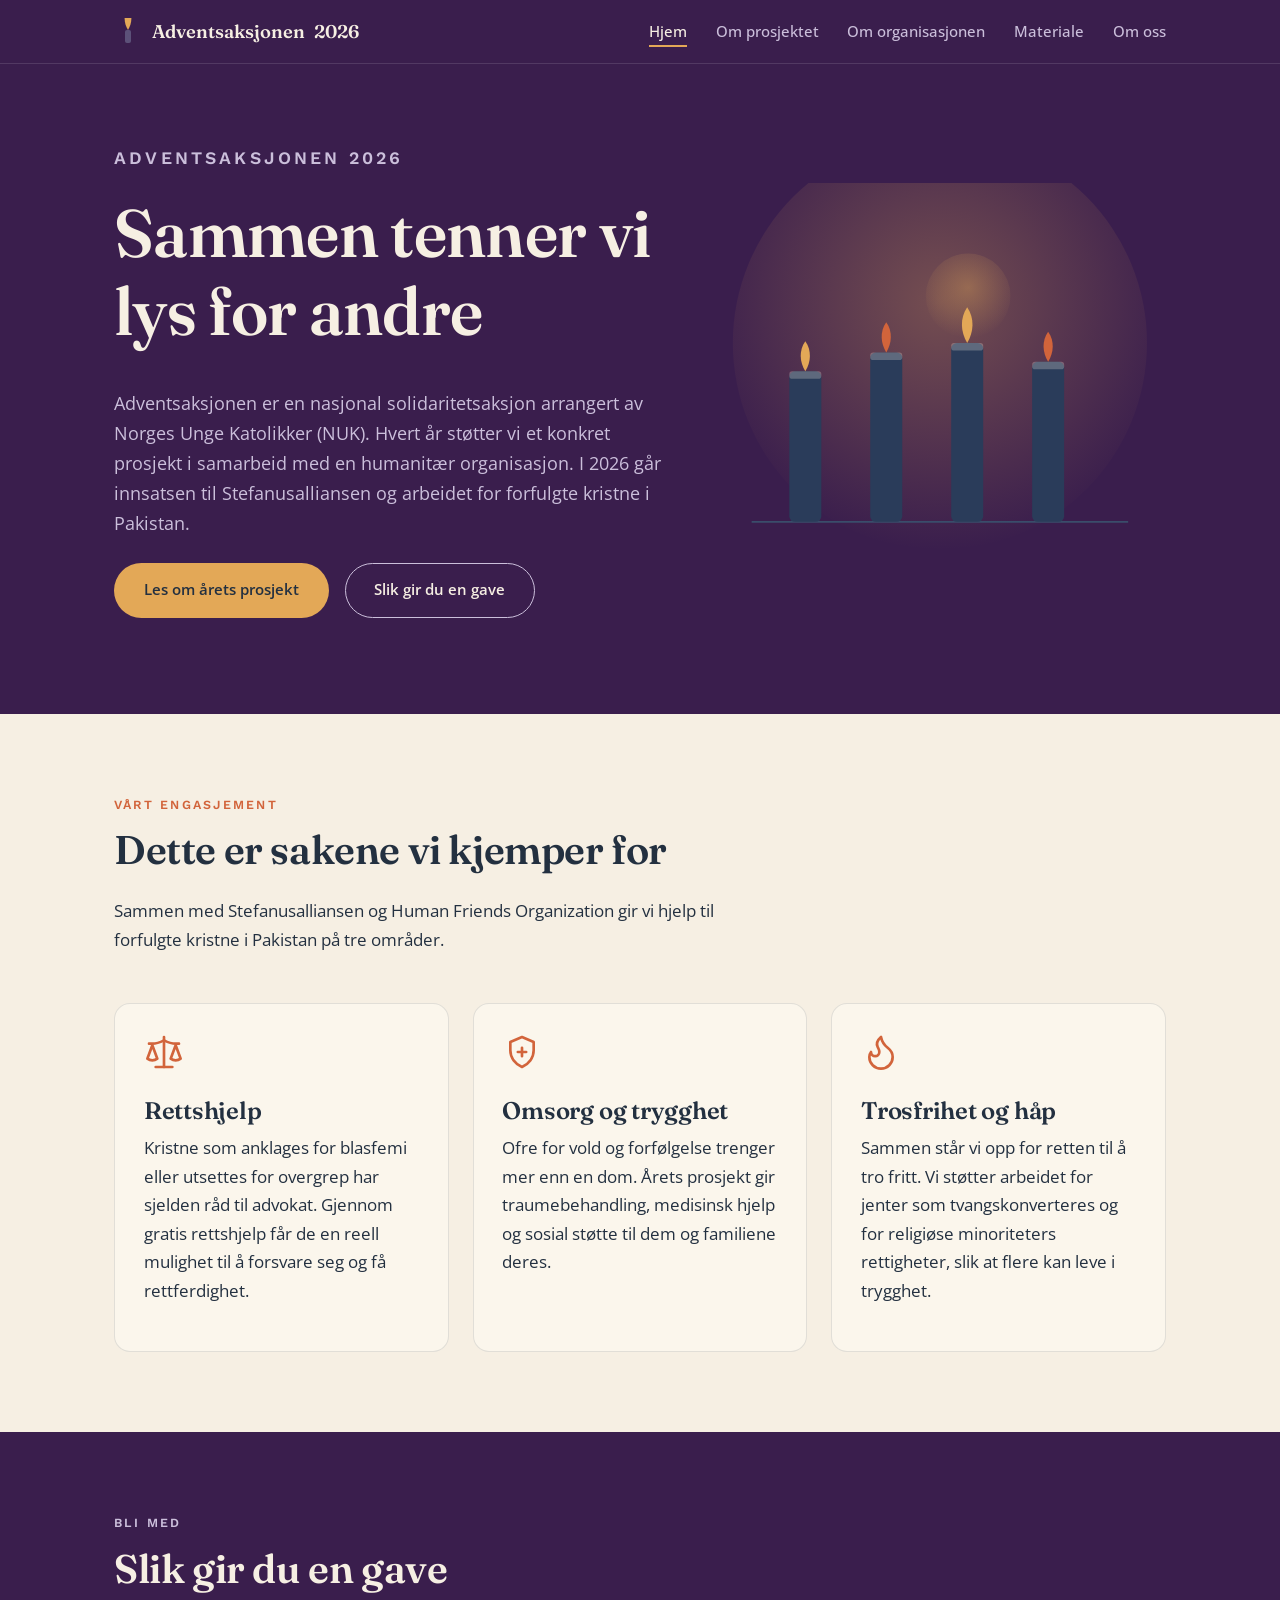
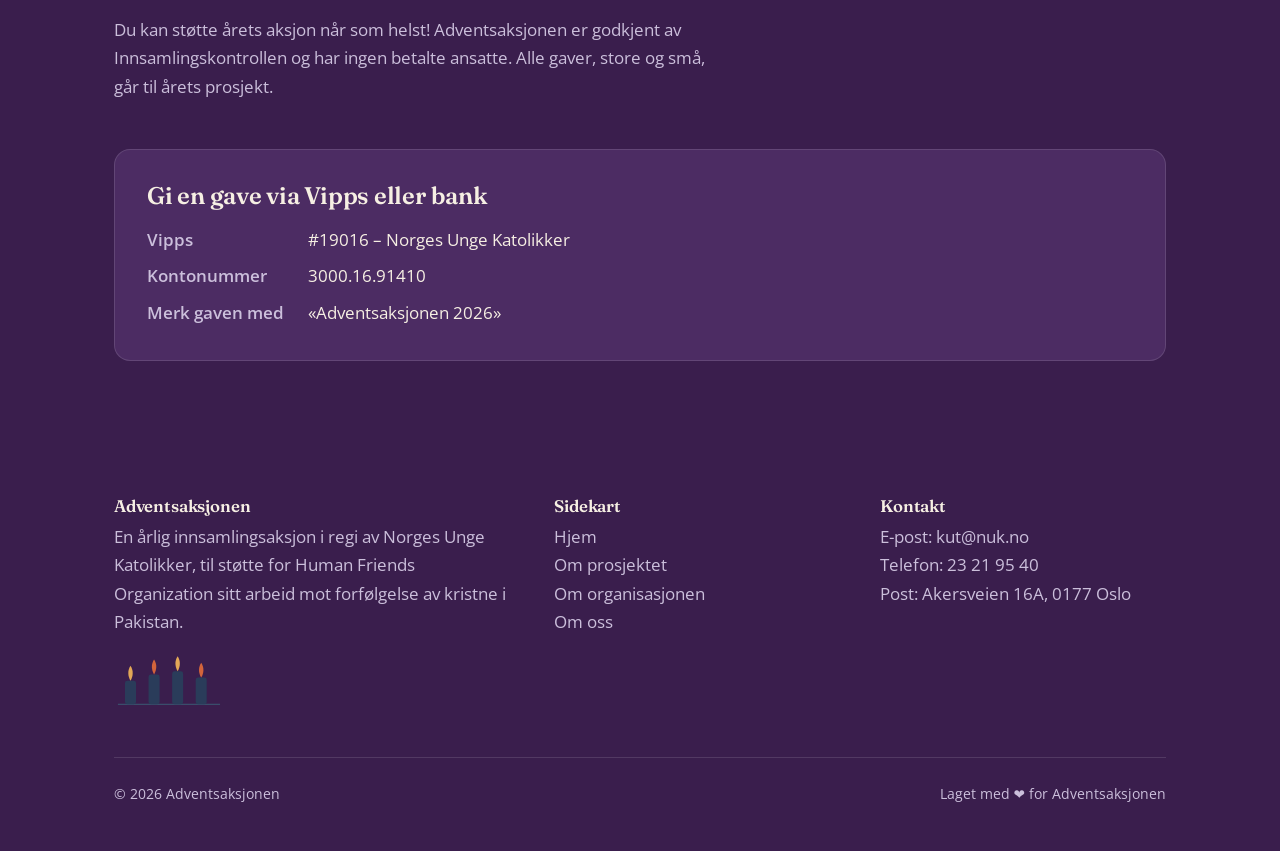
==== index.html @ 75d7ea67 "Legg til favicon og oppdater tekster for Adventsaksjonen 2026" ====
<!DOCTYPE html>
<html lang="no">
<head>
  <meta charset="UTF-8" />
  <meta name="viewport" content="width=device-width, initial-scale=1.0" />
  <title>Adventsaksjonen [Navn på menighet/gruppe] – Hjem</title>
  <meta name="description" content="Bli med på årets Adventsaksjon. Her finner du informasjon om prosjektet, organisasjonen bak og oss som gjennomfører aksjonen." />


  <!-- NUK-logoen-->
  <link rel="icon" type="image/png" href="images/favicon/favicon-96x96.png" sizes="96x96" />
  <link rel="icon" type="image/svg+xml" href="images/favicon/favicon.svg" />
  <link rel="shortcut icon" href="favicon.ico" />
  <link rel="apple-touch-icon" sizes="180x180" href="images/favicon/apple-touch-icon.png" />
  <link rel="manifest" href="images/favicon/site.webmanifest" />


  <!-- Skrifttyper fra Google Fonts -->
  <link rel="preconnect" href="https://fonts.googleapis.com" />
  <link rel="preconnect" href="https://fonts.gstatic.com" crossorigin />
  <link href="https://fonts.googleapis.com/css2?family=Fraunces:opsz,wght@9..144,500;9..144,600;9..144,700&family=Work+Sans:wght@400;500;600&display=swap" rel="stylesheet" />

  <!-- Vårt eget stilark -->
  <link rel="stylesheet" href="styles.css" />
</head>
<body>

  <!-- ==========================================================
       HEADER / TOPPMENY
       Denne menyen er lik på alle sider. Hvis du legger til en
       ny side, kopier denne <header>-blokken inn der også, og
       husk å endre "aria-current" til riktig side.
  =========================================================== -->
  <header class="site-header">
    <div class="container">
      <a href="index.html" class="logo">
        <svg viewBox="0 0 28 28" fill="none" xmlns="http://www.w3.org/2000/svg" aria-hidden="true" focusable="false">
          <rect x="11" y="12" width="6" height="13" rx="2" fill="#9FB3CC" opacity="0.35" />
          <g transform="translate(14,12)"><path class="flame flame--1" d="M0,0 C4,-7 5,-15 0,-22 C-5,-15 -4,-7 0,0 Z" fill="#E3A857" /></g>
        </svg>
        Adventsaksjonen <span>2026</span>
      </a>

      <nav class="nav">
        <ul class="nav-links">
          <li><a href="index.html" aria-current="page">Hjem</a></li>
          <li><a href="prosjektet.html">Om prosjektet</a></li>
          <li><a href="organisasjonen.html">Om organisasjonen</a></li>
          <li><a href="materiale.html">Materiale</a></li>
          <li><a href="om-oss.html">Om oss</a></li>
        </ul>

        <button class="nav-toggle" aria-label="Åpne meny" aria-expanded="false">
          <svg viewBox="0 0 24 24" fill="none" stroke="currentColor" stroke-width="2" stroke-linecap="round">
            <line x1="3" y1="6" x2="21" y2="6" />
            <line x1="3" y1="12" x2="21" y2="12" />
            <line x1="3" y1="18" x2="21" y2="18" />
          </svg>
        </button>
      </nav>
    </div>
  </header>

  <!-- ==========================================================
       HERO – det første folk ser
       BYTT UT: tittel, ingress-tekst og "Adventsaksjonen [år]"
  =========================================================== -->
  <section class="hero">
    <div class="container">
      <div>
        <p class="eyebrow">Adventsaksjonen 2026</p>
        <h1>Sammen tenner vi lys for andre</h1>
        <p>
          Adventsaksjonen er en nasjonal solidaritetsaksjon arrangert av Norges Unge
          Katolikker (NUK). Hvert år støtter vi et konkret prosjekt i samarbeid med
          en humanitær organisasjon. I 2026 går innsatsen til Stefanusalliansen og
          arbeidet for forfulgte kristne i Pakistan.
        </p>
        <div class="btn-row">
          <a href="prosjektet.html" class="btn btn--primary">Les om årets prosjekt</a>
          <a href="#gi" class="btn btn--outline">Slik gir du en gave</a>
        </div>
      </div>

      <!-- Illustrasjon: fire adventslys, ett er tent -->
      <svg class="hero-art" viewBox="0 0 480 420" fill="none" xmlns="http://www.w3.org/2000/svg" role="img" aria-label="Illustrasjon av fire adventslys, der ett lys er tent">
        <defs>
          <radialGradient id="glow" cx="50%" cy="40%" r="60%">
            <stop offset="0%" stop-color="#E3A857" stop-opacity="0.35" />
            <stop offset="100%" stop-color="#E3A857" stop-opacity="0" />
          </radialGradient>
        </defs>

        <circle cx="240" cy="170" r="220" fill="url(#glow)" />

        <!-- Hylle -->
        <line x1="40" y1="360" x2="440" y2="360" stroke="#3A4D6B" stroke-width="2" />

        <!-- Lys 1 -->
        <g>
          <rect x="80" y="200" width="34" height="160" rx="6" fill="#2A3C5A" />
          <rect x="80" y="200" width="34" height="8" rx="3" fill="#F6EFE3" opacity="0.25" />
          <g transform="translate(97,200)"><path class="flame flame--1" d="M0,0 C6,-10 7,-22 0,-32 C-7,-22 -6,-10 0,0 Z" fill="#E3A857" /></g>
        </g>

        <!-- Lys 2 -->
        <g>
          <rect x="166" y="180" width="34" height="180" rx="6" fill="#2A3C5A" />
          <rect x="166" y="180" width="34" height="8" rx="3" fill="#F6EFE3" opacity="0.25" />
          <g transform="translate(183,180)"><path class="flame flame--2" d="M0,0 C6,-10 7,-22 0,-32 C-7,-22 -6,-10 0,0 Z" fill="#D2643B" /></g>
        </g>

        <!-- Lys 3 (det tente lyset, med litt ekstra glød) -->
        <g>
          <circle cx="270" cy="120" r="45" fill="url(#glow)" />
          <rect x="252" y="170" width="34" height="190" rx="6" fill="#2A3C5A" />
          <rect x="252" y="170" width="34" height="8" rx="3" fill="#F6EFE3" opacity="0.25" />
          <g transform="translate(269,170)"><path class="flame flame--3" d="M0,0 C7,-12 8,-26 0,-38 C-8,-26 -7,-12 0,0 Z" fill="#E3A857" /></g>
        </g>

        <!-- Lys 4 -->
        <g>
          <rect x="338" y="190" width="34" height="170" rx="6" fill="#2A3C5A" />
          <rect x="338" y="190" width="34" height="8" rx="3" fill="#F6EFE3" opacity="0.25" />
          <g transform="translate(355,190)"><path class="flame flame--4" d="M0,0 C6,-10 7,-22 0,-32 C-7,-22 -6,-10 0,0 Z" fill="#D2643B" /></g>
        </g>
      </svg>
    </div>
  </section>

  <!-- ==========================================================
       HVA ER ADVENTSAKSJONEN – tre korte punkter
       BYTT UT teksten i hvert <div class="card"> med eget innhold.
  =========================================================== -->
  <section class="section section--cream">
    <div class="container">
      <div class="section-head">
        <p class="eyebrow">Vårt engasjement</p>
        <h2>Dette er sakene vi kjemper for</h2>
        <p>
          Sammen med Stefanusalliansen og Human Friends Organization gir vi hjelp
          til forfulgte kristne i Pakistan på tre områder.
        </p>
      </div>

    <div class="grid grid--3">
      <div class="card">
        <svg class="icon" viewBox="0 0 24 24" fill="none" stroke="currentColor" stroke-width="1.6" stroke-linecap="round" stroke-linejoin="round" aria-hidden="true">
          <path d="M12 3v18" />
          <path d="M7 21h10" />
          <path d="M3 7h2c2 0 5-1 7-2 2 1 5 2 7 2h2" />
          <path d="m2 16 3-8 3 8c-.87.65-1.92 1-3 1s-2.13-.35-3-1Z" />
          <path d="m16 16 3-8 3 8c-.87.65-1.92 1-3 1s-2.13-.35-3-1Z" />
        </svg>
        <h3>Rettshjelp</h3>
        <p>
          Kristne som anklages for blasfemi eller utsettes for overgrep har
          sjelden råd til advokat. Gjennom gratis rettshjelp får de en reell
          mulighet til å forsvare seg og få rettferdighet.
        </p>
      </div>

      <div class="card">
        <svg class="icon" viewBox="0 0 24 24" fill="none" stroke="currentColor" stroke-width="1.6" stroke-linecap="round" stroke-linejoin="round" aria-hidden="true">
          <path d="M12 3l7 3v5c0 4.5-3 8.2-7 10-4-1.8-7-5.5-7-10V6l7-3Z" />
          <path d="M9.5 12h5M12 9.5v5" />
        </svg>
        <h3>Omsorg og trygghet</h3>
        <p>
          Ofre for vold og forfølgelse trenger mer enn en dom. Årets prosjekt
          gir traumebehandling, medisinsk hjelp og sosial støtte til dem og
          familiene deres.
        </p>
      </div>

        <div class="card">
        <svg class="icon" viewBox="0 0 24 24" fill="none" stroke="currentColor" stroke-width="1.6" stroke-linecap="round" stroke-linejoin="round" aria-hidden="true">
          <path d="M8.5 14.5A2.5 2.5 0 0 0 11 12c0-1.38-.5-2-1-3-1.07-2.14-.22-4.05 2-6 .5 2.5 2 4.9 4 6.5 2 1.6 3 3.5 3 5.5a7 7 0 1 1-14 0c0-1.15.43-2.29 1-3a2.5 2.5 0 0 0 2.5 2.5Z" />
        </svg>
        <h3>Trosfrihet og håp</h3>
        <p>
          Sammen står vi opp for retten til å tro fritt. Vi støtter arbeidet
          for jenter som tvangskonverteres og for religiøse minoriteters
          rettigheter, slik at flere kan leve i trygghet.
        </p>
      </div>
    </div>
  </div>
</section>

  <!-- ==========================================================
       GI EN GAVE – Vipps / kontonummer
       BYTT UT: Vipps-nummer, kontonummer og merkingstekst.
  =========================================================== -->
  <section class="section section--dark" id="gi">
    <div class="container">
      <div class="section-head">
        <p class="eyebrow">Bli med</p>
        <h2>Slik gir du en gave</h2>
        <p>
          Du kan støtte årets aksjon når som helst! Adventsaksjonen er godkjent av Innsamlingskontrollen og har ingen betalte ansatte. 
          Alle gaver, store og små, går til årets prosjekt.
        </p>
      </div>

      <div class="donate-box">
        <h3>Gi en gave via Vipps eller bank</h3>
        <dl>
          <dt>Vipps</dt>
          <dd>#19016 – Norges Unge Katolikker</dd>

          <dt>Kontonummer</dt>
          <dd>3000.16.91410</dd>

          <dt>Merk gaven med</dt>
          <dd>«Adventsaksjonen 2026»</dd>
        </dl>
      </div>
    </div>
  </section>

  <!-- ==========================================================
       FOOTER – kontaktinfo og lenker
       BYTT UT: e-post, adresse, telefon og sosiale medier.
  =========================================================== -->
<footer class="site-footer">
    <div class="container">
      <div class="footer-grid">
        <div>
          <h3>Adventsaksjonen</h3>
          <p>
            En årlig innsamlingsaksjon i regi av Norges Unge Katolikker,
            til støtte for Human Friends Organization sitt arbeid mot forfølgelse av kristne i Pakistan.
          </p>
          <div class="footer-candles">
            <svg viewBox="0 0 140 70" fill="none" xmlns="http://www.w3.org/2000/svg" aria-hidden="true" focusable="false">
              <line x1="5" y1="64" x2="135" y2="64" stroke="#3A4D6B" stroke-width="1.5" />
              <g>
                <rect x="14" y="34" width="14" height="30" rx="3" fill="#2A3C5A" />
                <g transform="translate(21,34)"><path class="flame flame--1" d="M0,0 C3.5,-6 4,-13 0,-19 C-4,-13 -3.5,-6 0,0 Z" fill="#E3A857" /></g>
              </g>
              <g>
                <rect x="44" y="26" width="14" height="38" rx="3" fill="#2A3C5A" />
                <g transform="translate(51,26)"><path class="flame flame--2" d="M0,0 C3.5,-6 4,-13 0,-19 C-4,-13 -3.5,-6 0,0 Z" fill="#D2643B" /></g>
              </g>
              <g>
                <rect x="74" y="22" width="14" height="42" rx="3" fill="#2A3C5A" />
                <g transform="translate(81,22)"><path class="flame flame--3" d="M0,0 C3.5,-6 4,-13 0,-19 C-4,-13 -3.5,-6 0,0 Z" fill="#E3A857" /></g>
              </g>
              <g>
                <rect x="104" y="30" width="14" height="34" rx="3" fill="#2A3C5A" />
                <g transform="translate(111,30)"><path class="flame flame--4" d="M0,0 C3.5,-6 4,-13 0,-19 C-4,-13 -3.5,-6 0,0 Z" fill="#D2643B" /></g>
              </g>
            </svg>
          </div>
        </div>

        <div>
          <h3>Sidekart</h3>
          <ul>
            <li><a href="index.html">Hjem</a></li>
            <li><a href="prosjektet.html">Om prosjektet</a></li>
            <li><a href="organisasjonen.html">Om organisasjonen</a></li>
            <li><a href="om-oss.html">Om oss</a></li>
          </ul>
        </div>

        <div>
          <h3>Kontakt</h3>
          <ul>
            <li>E-post: <a href="mailto:kut@nuk.no">kut@nuk.no</a></li>
            <li>Telefon: 23 21 95 40</li>
            <li>Post: Akersveien 16A, 0177 Oslo</li>
          </ul>
        </div>
      </div>

      <div class="footer-bottom">
        <p>&copy; <span id="year"></span> Adventsaksjonen</p>
        <p>Laget med ❤ for Adventsaksjonen</p> 
      </div>
    </div>
  </footer>

  <script src="script.js"></script>
  <script>
    document.getElementById("year").textContent = new Date().getFullYear();
  </script>
</body>
</html>
---- styles.css ----
/* ==========================================================================
   ADVENTSAKSJONEN – STILARK (CSS)
   --------------------------------------------------------------------------
   Dette filen styrer farger, skrifttyper og layout for ALLE sidene.
   Endrer du en farge eller skrift her, endres den på hele nettsiden.

   TIPS: Bruk Ctrl+F (Cmd+F på Mac) for å finne delen du vil endre.
   Hver del er merket med en stor kommentarboks som denne.
   ========================================================================== */

/* --------------------------------------------------------------------------
   FONT LOADING
   --------------------------------------------------------------------------
   - `Open Sans` is loaded from Google Fonts below (free).
   - `Cocon Pro` and `Bricolage Grotesque` are commercial / custom fonts and
     must be provided by you (self-hosted .woff2 files) or loaded via a
     webfont service (Adobe Fonts, etc.). See the example @font-face rules
     commented out below — place font files under a `fonts/` folder.
*/

@import url('https://fonts.googleapis.com/css2?family=Open+Sans:wght@300;400;600;700&display=swap');

@font-face {
  font-family: 'Cocon Pro';
  src: url('fonts/Cocon-Regular-Font.woff2') format('woff2');
  font-weight: 400;
  font-style: normal;
  font-display: swap;
}
@font-face {
  font-family: 'Bricolage Grotesque';
  src: url('fonts/BricolageGrotesque_24pt_Condensed-Regular.woff2') format('woff2');
  font-weight: 400;
  font-style: normal;
  font-display: swap;
}


/* --------------------------------------------------------------------------
   1. FARGER OG GRUNNINNSTILLINGER (design-tokens)
   --------------------------------------------------------------------------
   Disse "variablene" (--noe) er fargene og målene vi bruker overalt.
   Bytt ut hex-kodene (f.eks. #16233A) for å endre fargepaletten globalt.
-------------------------------------------------------------------------- */
:root {
  /* Font family tokens */
  --font-body: 'Open Sans', system-ui, -apple-system, 'Segoe UI', Roboto, 'Helvetica Neue', Arial, sans-serif;
  --font-display: 'Cocon Pro', 'Fraunces', Georgia, serif;
  --font-sub: 'Bricolage Grotesque', 'Work Sans', system-ui, sans-serif;
  /* Mørk lilla – Adventsaksjonens signaturfarge. Brukes som bakgrunn i
     header, footer og mørke seksjoner. Sjekk hex-koden mot din egen
     logo/materialer og bytt ut her om den ikke stemmer helt. */
  --midnight: #3A1E4D;
  --midnight-light: #4C2C63;

  /* --------------------------------------------------------------------
     OFFISIELLE MERKEVAREFARGER (fra fargeguiden "Bruk av farger")
     -----------------------------------------------------------------
     Disse fire fargene er NUK/Adventsaksjonens definerte palett.
     De ligger her som egne variabler slik at du kan ta dem i bruk
     i tillegg til, eller i stedet for, --midnight / --midnight-light
     over. Se kommentarene for riktig bruksområde.
  -------------------------------------------------------------------- */

  /* Rebecca Purple – hovedfargen. Brukes i Adventsaksjon-logoen
     eller som bakgrunn til NUK-hjertet. CMYK 69/92/0/0. */
  --rebecca-purple: #703996;

  /* Eminence – brukes i grafiske utforminger og i bakgrunnen.
     CMYK 72/90/10/0. */
  --eminence: #6a408d;

  /* Cyber Grape 2 – brukes i overskrifter, sitater og i bakgrunnen.
     CMYK 70/82/22/6. */
  --cyber-grape-2: #664980;

  /* Russian Violet – kan brukes i overskrifter, bakgrunnen og
     grafiske utforminger. CMYK 69/90/10/57. */
  --russian-violet: #3a134c;

  /* Varme, lyse flater – som papir/lys i mørket */
  --paper: #FBF6EC;
  --cream: #F6EFE3;

  /* Aksentfarger – som lysflammer (gull/oker passer fint til lilla) */
  --gold: #E3A857;
  --ember: #D2643B;

  /* Tekstfarger */
  --ink: #233040;       /* mørk tekst på lyse flater */
  --mist: #CBBFDB;      /* lys, dempet tekst på mørke flater (lys lilla-grå) */

  /* Linjer / skiller */
  --line: rgba(255, 255, 255, 0.12);
  --line-dark: rgba(35, 48, 64, 0.12);

  /* Felles mål */
  --radius: 16px;
  --container: 1100px;
}

/* --------------------------------------------------------------------------
   2. NULLSTILLING (gjør at sider ser likt ut i alle nettlesere)
-------------------------------------------------------------------------- */
* {
  margin: 0;
  padding: 0;
  box-sizing: border-box;
}

html {
  scroll-behavior: smooth;
}

body {
  font-family: var(--font-body);
  background-color: var(--paper);
  color: var(--ink);
  line-height: 1.7;
  font-size: 1.05rem;
}

img {
  max-width: 100%;
  display: block;
  border-radius: var(--radius);
}

a {
  color: inherit;
}

/* --------------------------------------------------------------------------
   3. TYPOGRAFI – overskrifter og tekst
-------------------------------------------------------------------------- */
h1, h2, h3, h4 {
  font-family: var(--font-display);
  font-weight: 600;
  line-height: 1.15;
  letter-spacing: -0.01em;
}

h1 {
  font-size: clamp(2.4rem, 6vw, 4.2rem);
}

h2 {
  font-size: clamp(1.8rem, 4vw, 2.5rem);
  margin-bottom: 0.6em;
}

h3 {
  font-size: clamp(1.2rem, 2.5vw, 1.5rem);
  margin-bottom: 0.4em;
}

p {
  margin-bottom: 1em;
  max-width: 65ch;
}

.eyebrow {
  font-family: var(--font-sub);
  font-weight: 600;
  letter-spacing: 0.18em;
  text-transform: uppercase;
  font-size: 0.78rem;
  color: var(--ember);
}

/* --------------------------------------------------------------------------
   4. LAYOUT-HJELPERE
-------------------------------------------------------------------------- */
.container {
  width: 100%;
  max-width: var(--container);
  margin: 0 auto;
  padding: 0 1.5rem;
}

.section {
  padding: 5rem 0;
}

.section--dark {
  background-color: var(--midnight);
  color: var(--cream);
}

.section--dark p {
  color: var(--mist);
}

.section--cream {
  background-color: var(--cream);
}

.section-head {
  max-width: 60ch;
  margin-bottom: 3rem;
}

/* Rutenett for kort (brukes på flere sider) */
.grid {
  display: grid;
  gap: 1.5rem;
}

.grid--3 {
  grid-template-columns: repeat(3, 1fr);
}

.grid--2 {
  grid-template-columns: repeat(2, 1fr);
}

@media (max-width: 800px) {
  .grid--3,
  .grid--2 {
    grid-template-columns: 1fr;
  }
}

/* --------------------------------------------------------------------------
   5. KNAPPER
-------------------------------------------------------------------------- */
.btn {
  display: inline-block;
  padding: 0.85rem 1.8rem;
  border-radius: 999px;
  font-weight: 600;
  text-decoration: none;
  font-size: 0.95rem;
  transition: transform 0.15s ease, box-shadow 0.15s ease;
  border: 1px solid transparent;
}

.btn:hover {
  transform: translateY(-2px);
}

.btn:focus-visible {
  outline: 3px solid var(--gold);
  outline-offset: 2px;
}

.btn--primary {
  background-color: var(--gold);
  color: var(--ink);
}

.btn--primary:hover {
  box-shadow: 0 8px 24px -8px rgba(227, 168, 87, 0.6);
}

.btn--outline {
  border-color: var(--mist);
  color: var(--cream);
}

.btn--outline:hover {
  border-color: var(--gold);
  color: var(--gold);
}

.btn-row {
  display: flex;
  gap: 1rem;
  flex-wrap: wrap;
  margin-top: 1.5rem;
}

/* --------------------------------------------------------------------------
   6. HEADER / TOPPMENY
-------------------------------------------------------------------------- */
.site-header {
  position: sticky;
  top: 0;
  z-index: 50;
  background-color: var(--midnight);
  border-bottom: 1px solid var(--line);
}

.site-header .container {
  display: flex;
  align-items: center;
  justify-content: space-between;
  padding-top: 1rem;
  padding-bottom: 1rem;
}

.logo {
  display: flex;
  align-items: center;
  gap: 0.6rem;
  color: var(--cream);
  text-decoration: none;
  font-family: var(--font-display);
  font-weight: 600;
  font-size: 1.15rem;
}

.logo svg {
  width: 28px;
  height: 28px;
}

.logo img {
  height: 36px;
  width: auto;
  display: block;
  border-radius: 0;
}

.nav {
  display: flex;
  align-items: center;
  gap: 2rem;
}

.nav-links {
  display: flex;
  gap: 1.8rem;
  list-style: none;
}

.nav-links a {
  color: var(--mist);
  text-decoration: none;
  font-weight: 500;
  font-size: 0.95rem;
  transition: color 0.15s ease;
}

.nav-links a:hover,
.nav-links a[aria-current="page"] {
  color: var(--cream);
}

.nav-links a[aria-current="page"] {
  border-bottom: 2px solid var(--gold);
  padding-bottom: 4px;
}

/* Hamburger-knapp (mobil) */
.nav-toggle {
  display: none;
  background: none;
  border: none;
  cursor: pointer;
  padding: 0.4rem;
}

.nav-toggle svg {
  width: 26px;
  height: 26px;
  stroke: var(--cream);
}

@media (max-width: 760px) {
  .nav-toggle {
    display: block;
  }

  .nav-links {
    position: absolute;
    top: 100%;
    left: 0;
    right: 0;
    flex-direction: column;
    background-color: var(--midnight);
    border-bottom: 1px solid var(--line);
    padding: 1rem 1.5rem 1.5rem;
    gap: 1rem;
    display: none;
  }

  .nav-links.is-open {
    display: flex;
  }

  .nav-links a[aria-current="page"] {
    border-bottom: none;
    color: var(--gold);
  }
}

/* --------------------------------------------------------------------------
   7. HERO – stor toppseksjon på forsiden
-------------------------------------------------------------------------- */
.hero {
  background-color: var(--midnight);
  color: var(--cream);
  padding: 5rem 0 6rem;
  overflow: hidden;
}

.hero .container {
  display: grid;
  grid-template-columns: 1.1fr 0.9fr;
  gap: 3rem;
  align-items: center;
}

@media (max-width: 860px) {
  .hero .container {
    grid-template-columns: 1fr;
    text-align: center;
  }

  .hero-art {
    order: -1;
    max-width: 280px;
    margin: 0 auto;
  }
}

.hero h1 {
  margin: 0.3em 0 0.6em;
}

.hero p {
  color: var(--mist);
  font-size: 1.1rem;
}

/* --------------------------------------------------------------------------
   8. SIDE-HEADER – mindre toppseksjon på undersidene
-------------------------------------------------------------------------- */
.page-header {
  background-color: var(--midnight);
  color: var(--cream);
  padding: 4rem 0;
}

.page-header p {
  color: var(--mist);
  font-size: 1.1rem;
  margin-top: 0.8rem;
}

/* --------------------------------------------------------------------------
   9. KORT (cards) – brukes for "pengene går til", verdier, teammedlemmer osv.
-------------------------------------------------------------------------- */
.card {
  background-color: var(--paper);
  border: 1px solid var(--line-dark);
  border-radius: var(--radius);
  padding: 1.8rem;
}

.section--dark .card {
  background-color: var(--midnight-light);
  border-color: var(--line);
}

.card .icon {
  width: 40px;
  height: 40px;
  margin-bottom: 1rem;
  color: var(--ember);
}

/* Person-kort på "Om oss" */
.person-card {
  text-align: center;
}

.person-photo {
  width: 100%;
  aspect-ratio: 1 / 1;
  border-radius: var(--radius);
  background-color: var(--midnight-light);
  background-size: cover;
  background-position: center;
  margin-bottom: 1rem;
  display: flex;
  align-items: center;
  justify-content: center;
  color: var(--mist);
  font-size: 0.85rem;
  text-align: center;
  padding: 1rem;
}

.section--dark .person-photo {
  background-color: rgba(255,255,255,0.06);
}

.person-card h3 {
  margin-bottom: 0.1em;
}

.person-role {
  color: var(--ember);
  font-weight: 600;
  font-size: 0.9rem;
  margin-bottom: 0.6em;
}

/* --------------------------------------------------------------------------
   10. TIDSLINJE (brukes på "Om prosjektet")
-------------------------------------------------------------------------- */
.timeline {
  display: flex;
  flex-direction: column;
  gap: 0;
  list-style: none;
  border-left: 2px solid var(--line);
  margin-left: 0.6rem;
}

.timeline-item {
  position: relative;
  padding: 0 0 2.5rem 2rem;
}

.timeline-item:last-child {
  padding-bottom: 0;
}

.timeline-item::before {
  content: "";
  position: absolute;
  left: -7px;
  top: 0.35rem;
  width: 12px;
  height: 12px;
  border-radius: 50%;
  background-color: var(--gold);
}

/* --------------------------------------------------------------------------
   11. ADVENTSLYS – levende lys-animasjon (signatur-element)
   --------------------------------------------------------------------------
   Dette er flammene på lysene i header-logoen, heroen og footeren.
   De "flimrer" rolig med CSS-animasjon.
-------------------------------------------------------------------------- */
@keyframes flicker {
  0%, 100% { transform: scaleY(1) scaleX(1) translateY(0); opacity: 1; }
  25%      { transform: scaleY(1.08) scaleX(0.95) translateY(-1px); opacity: 0.9; }
  50%      { transform: scaleY(0.95) scaleX(1.05) translateY(0); opacity: 1; }
  75%      { transform: scaleY(1.06) scaleX(0.97) translateY(-0.5px); opacity: 0.95; }
}

.flame {
  animation: flicker 3s ease-in-out infinite;
  transform-origin: 50% 100%;
}

.flame--1 { animation-duration: 2.6s; }
.flame--2 { animation-duration: 3.1s; animation-delay: -0.5s; }
.flame--3 { animation-duration: 2.8s; animation-delay: -1.2s; }
.flame--4 { animation-duration: 3.4s; animation-delay: -0.8s; }

@media (prefers-reduced-motion: reduce) {
  .flame {
    animation: none;
  }
}

/* --------------------------------------------------------------------------
   12. GIVER-/DONASJONSBOKS – fremhevet boks med kontonummer/Vipps-info
-------------------------------------------------------------------------- */
.donate-box {
  background-color: var(--midnight-light);
  border: 1px solid var(--line);
  border-radius: var(--radius);
  padding: 2rem;
  margin-top: 1rem;
}

.donate-box dl {
  display: grid;
  grid-template-columns: auto 1fr;
  gap: 0.5rem 1.5rem;
  margin-top: 1rem;
}

.donate-box dt {
  color: var(--mist);
  font-weight: 600;
}

.donate-box dd {
  color: var(--cream);
}

/* --------------------------------------------------------------------------
   13. FOOTER
-------------------------------------------------------------------------- */
.site-footer {
  background-color: var(--midnight);
  color: var(--mist);
  padding: 3.5rem 0 2rem;
}

.footer-grid {
  display: grid;
  grid-template-columns: 1.4fr 1fr 1fr;
  gap: 2.5rem;
  padding-bottom: 2.5rem;
  border-bottom: 1px solid var(--line);
}

@media (max-width: 760px) {
  .footer-grid {
    grid-template-columns: 1fr;
  }
}

.site-footer h3 {
  color: var(--cream);
  font-size: 1.05rem;
}

.site-footer ul {
  list-style: none;
}

.site-footer a {
  color: var(--mist);
  text-decoration: none;
}

.site-footer a:hover {
  color: var(--gold);
}

.footer-bottom {
  display: flex;
  justify-content: space-between;
  flex-wrap: wrap;
  gap: 1rem;
  padding-top: 1.5rem;
  font-size: 0.85rem;
  color: var(--mist);
}

.footer-candles svg {
  width: 110px;
  height: auto;
}
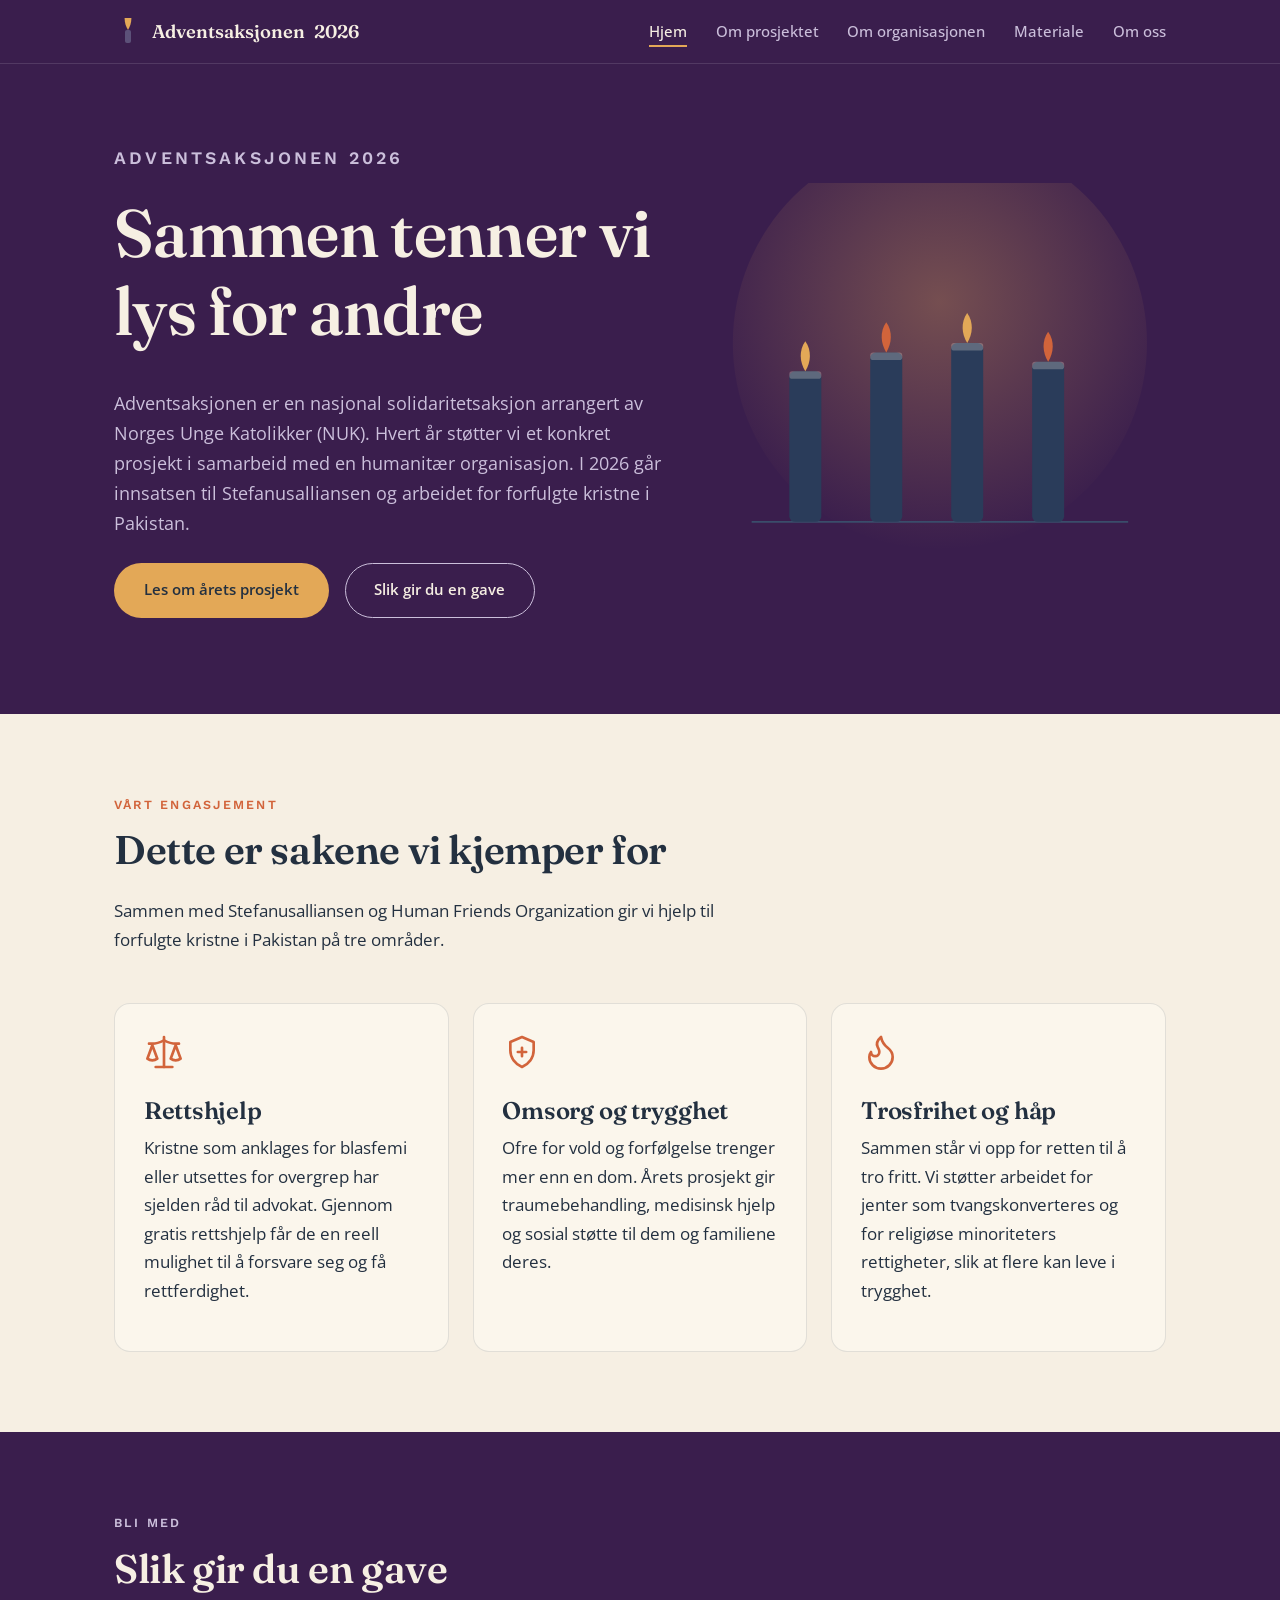
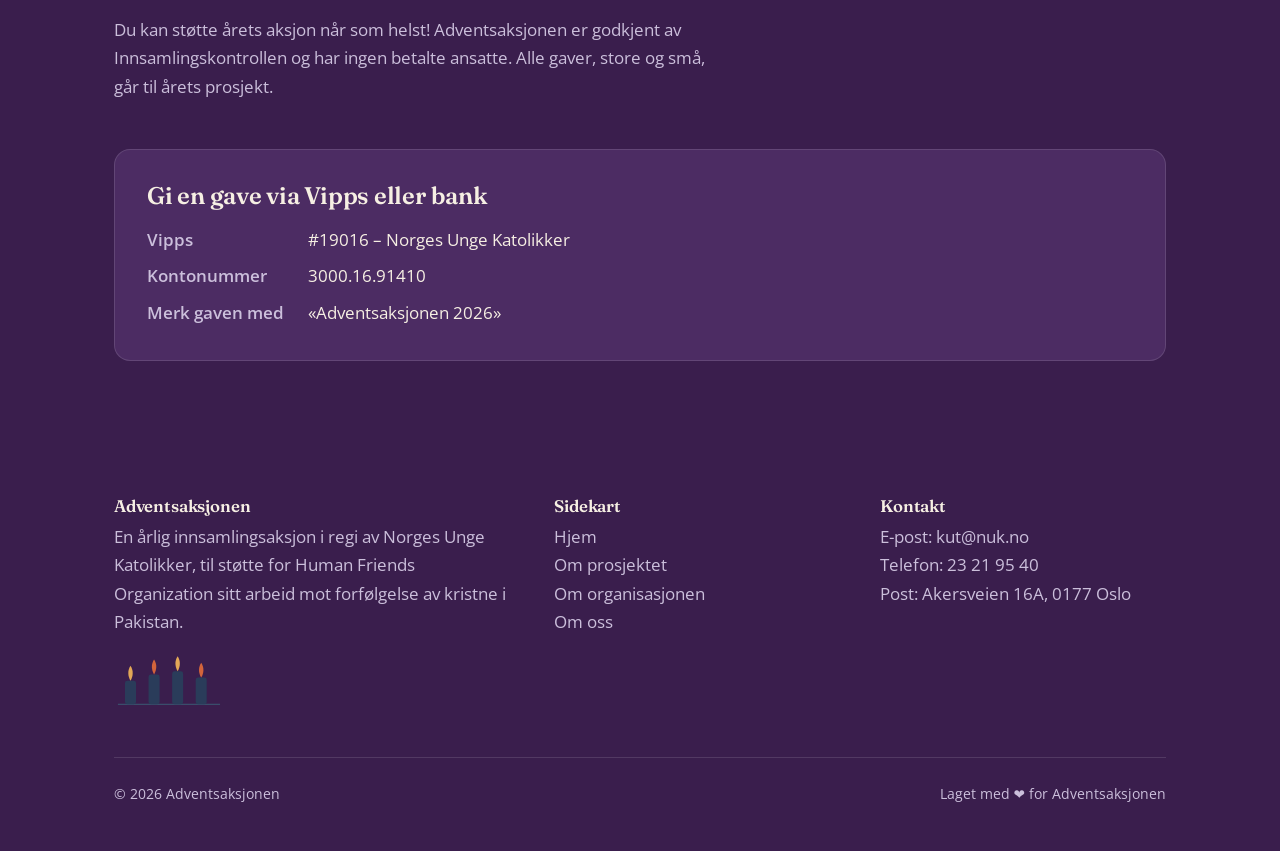
==== commit 37cf575b: "Fix animation" ====
--- a/index.html
+++ b/index.html
@@ -111,11 +111,11 @@
         </g>
 
         <!-- Lys 3 (det tente lyset, med litt ekstra glød) -->
-        <g>
-          <circle cx="270" cy="120" r="45" fill="url(#glow)" />
+               
+        <g>
           <rect x="252" y="170" width="34" height="190" rx="6" fill="#2A3C5A" />
           <rect x="252" y="170" width="34" height="8" rx="3" fill="#F6EFE3" opacity="0.25" />
-          <g transform="translate(269,170)"><path class="flame flame--3" d="M0,0 C7,-12 8,-26 0,-38 C-8,-26 -7,-12 0,0 Z" fill="#E3A857" /></g>
+          <g transform="translate(269,170)"><path class="flame flame--3" d="M0,0 C6,-10 7,-22 0,-32 C-7,-22 -6,-10 0,0 Z" fill="#E3A857" /></g>
         </g>
 
         <!-- Lys 4 -->
--- a/styles.css
+++ b/styles.css
@@ -185,6 +185,7 @@
 .section--dark {
   background-color: var(--midnight);
   color: var(--cream);
+  height: auto;
 }
 
 .section--dark p {
@@ -212,6 +213,7 @@
 
 .grid--2 {
   grid-template-columns: repeat(2, 1fr);
+  gap: 2rem;
 }
 
 @media (max-width: 800px) {
@@ -537,21 +539,35 @@
    De "flimrer" rolig med CSS-animasjon.
 -------------------------------------------------------------------------- */
 @keyframes flicker {
-  0%, 100% { transform: scaleY(1) scaleX(1) translateY(0); opacity: 1; }
-  25%      { transform: scaleY(1.08) scaleX(0.95) translateY(-1px); opacity: 0.9; }
-  50%      { transform: scaleY(0.95) scaleX(1.05) translateY(0); opacity: 1; }
-  75%      { transform: scaleY(1.06) scaleX(0.97) translateY(-0.5px); opacity: 0.95; }
+  0%   { transform: scale(1, 1)       skewX(0deg);    opacity: 1; }
+  15%  { transform: scale(0.97, 1.04) skewX(-1.5deg); opacity: 0.95; }
+  35%  { transform: scale(1.02, 0.97) skewX(1deg);    opacity: 1; }
+  55%  { transform: scale(0.98, 1.05) skewX(-1deg);   opacity: 0.93; }
+  75%  { transform: scale(1.02, 0.98) skewX(1.5deg);  opacity: 1; }
+  100% { transform: scale(1, 1)       skewX(0deg);    opacity: 1; }
+}
+
+@keyframes flicker-b {
+  0%   { transform: scale(1, 1)       skewX(0deg);    opacity: 1; }
+  20%  { transform: scale(1.02, 0.97) skewX(1.5deg);  opacity: 0.95; }
+  40%  { transform: scale(0.97, 1.05) skewX(-1deg);   opacity: 1; }
+  65%  { transform: scale(1.02, 0.96) skewX(1deg);    opacity: 0.94; }
+  85%  { transform: scale(0.98, 1.04) skewX(-1.5deg); opacity: 1; }
+  100% { transform: scale(1, 1)       skewX(0deg);    opacity: 1; }
 }
 
 .flame {
+  /* Foten av flammen ligger i punktet 0,0 (se translate i HTML-en).
+     Da regnes all bevegelse ut fra foten, og flammen blir stående. */
+  transform-origin: 0 0;
   animation: flicker 3s ease-in-out infinite;
-  transform-origin: 50% 100%;
-}
-
-.flame--1 { animation-duration: 2.6s; }
-.flame--2 { animation-duration: 3.1s; animation-delay: -0.5s; }
-.flame--3 { animation-duration: 2.8s; animation-delay: -1.2s; }
-.flame--4 { animation-duration: 3.4s; animation-delay: -0.8s; }
+}
+
+/* Ulikt tempo, så lysene ikke flimrer i takt */
+.flame--1 { animation-duration: 2.8s; animation-delay: -0.4s; }
+.flame--2 { animation-duration: 3.4s; animation-delay: -1.7s; animation-name: flicker-b; }
+.flame--3 { animation-duration: 2.5s; animation-delay: -0.9s; }
+.flame--4 { animation-duration: 3.1s; animation-delay: -2.2s; animation-name: flicker-b; }
 
 @media (prefers-reduced-motion: reduce) {
   .flame {
@@ -637,7 +653,196 @@
   color: var(--mist);
 }
 
+/* --------------------------------------------------------------------------
+   14. PEOPLE SLIDER
+-------------------------------------------------------------------------- */
+.people-slider {
+  position: relative;
+}
+
+.people-track {
+  display: flex;
+  gap: 1.5rem;
+  overflow-x: auto;
+  scroll-behavior: smooth;
+  scroll-snap-type: x mandatory;
+  padding: 0.5rem 0 1rem;
+  scrollbar-width: none;
+}
+
+.people-track::-webkit-scrollbar {
+  display: none;
+}
+
+.person-card {
+  flex: 0 0 calc((100% - 3rem) / 3);
+  scroll-snap-align: start;
+}
+
+.slider-btn {
+  position: absolute;
+  top: 50%;
+  transform: translateY(-50%);
+  z-index: 10;
+
+  width: 44px;
+  height: 44px;
+
+  border: none;
+  border-radius: 50%;
+
+  font-size: 1.5rem;
+  cursor: pointer;
+
+  background: var(--cream);
+  color: var(--midnight);
+}
+
+.slider-btn--left {
+  left: -22px;
+}
+
+.slider-btn--right {
+  right: -22px;
+}
+
+@media (max-width: 900px) {
+  .person-card {
+    flex: 0 0 calc((100% - 1.5rem) / 2);
+  }
+}
+
+@media (max-width: 600px) {
+  .person-card {
+    flex: 0 0 100%;
+  }
+
+
+/* --------------------------------------------------------------------------
+   15. TOGGLE UTVIDER
+-------------------------------------------------------------------------- */
+  .slider-btn--left {
+    left: 5px;
+  }
+
+  .slider-btn--right {
+    right: 5px;
+  }
+}
+
 .footer-candles svg {
   width: 110px;
   height: auto;
-}+}
+
+
+/* Introduksjon og bilde */
+.contribute-intro {
+  gap: 3rem;
+}
+
+.person-photo {
+  aspect-ratio: 4 / 3;
+  overflow: hidden;
+  border-radius: 12px;
+}
+
+.person-photo img {
+  display: block;
+  width: 100%;
+  height: 100%;
+  object-fit: cover;
+}
+
+/* Toggle */
+.contribute-toggle {
+  margin-top: 1.5rem;
+  border-top: 1px solid #d8d0c3;
+  border-bottom: 1px solid #d8d0c3;
+}
+
+.contribute-toggle summary {
+  display: flex;
+  align-items: center;
+  justify-content: space-between;
+  gap: 1rem;
+  padding: 1.2rem 0;
+  cursor: pointer;
+  list-style: none;
+  font-weight: 600;
+}
+
+.contribute-toggle summary::-webkit-details-marker {
+  display: none;
+}
+
+.contribute-toggle summary::marker {
+  content: "";
+}
+
+/* Pil som roterer */
+.toggle-arrow {
+  width: 10px;
+  height: 10px;
+  flex-shrink: 0;
+  border-right: 2px solid currentColor;
+  border-bottom: 2px solid currentColor;
+  transform: rotate(45deg);
+  transition: transform 0.25s ease;
+  margin-right: 5px;
+  margin-top: -5px;
+}
+
+.contribute-toggle[open] .toggle-arrow {
+  transform: rotate(225deg);
+  margin-top: 5px;
+}
+
+/* Fokus for tastaturbrukere */
+.contribute-toggle summary:focus-visible {
+  outline: 2px solid currentColor;
+  outline-offset: 5px;
+  border-radius: 2px;
+}
+
+/* Det utvidede innholdet */
+.contribute-content {
+  padding: 0 0 1.5rem;
+}
+
+.contribute-item {
+  padding: 1.5rem 0;
+  border-bottom: 1px solid #e0d8cc;
+}
+
+.contribute-item:last-child {
+  border-bottom: none;
+}
+
+.contribute-item h3 {
+  margin-top: 0.3rem;
+}
+
+.contribute-item h4 {
+  margin-bottom: 0.4rem;
+}
+
+.contribute-item .eyebrow {
+  margin-bottom: 0.4rem;
+}
+
+/* Mobil */
+@media (max-width: 768px) {
+  .contribute-intro {
+    gap: 2rem;
+  }
+
+  .person-photo {
+    order: -1;
+  }
+
+  .contribute-toggle summary {
+    padding: 1rem 0;
+  }
+}
+
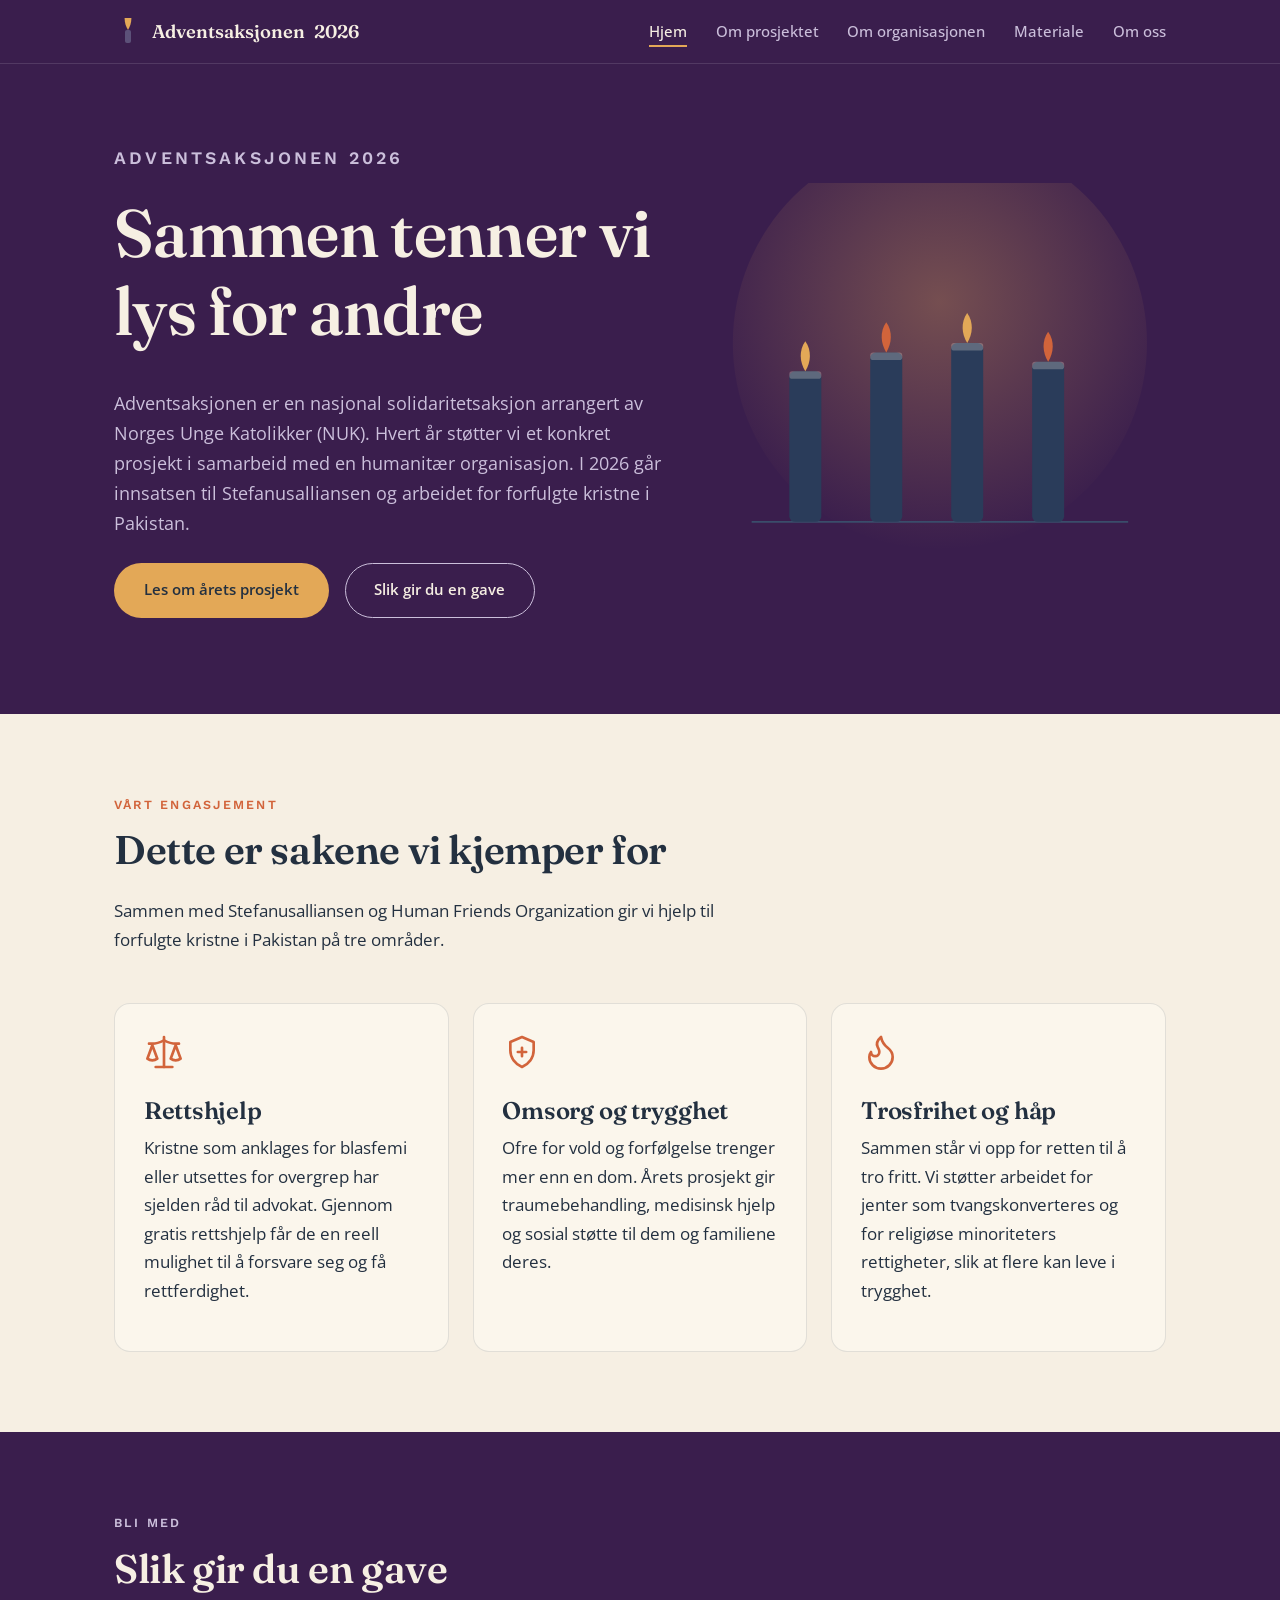
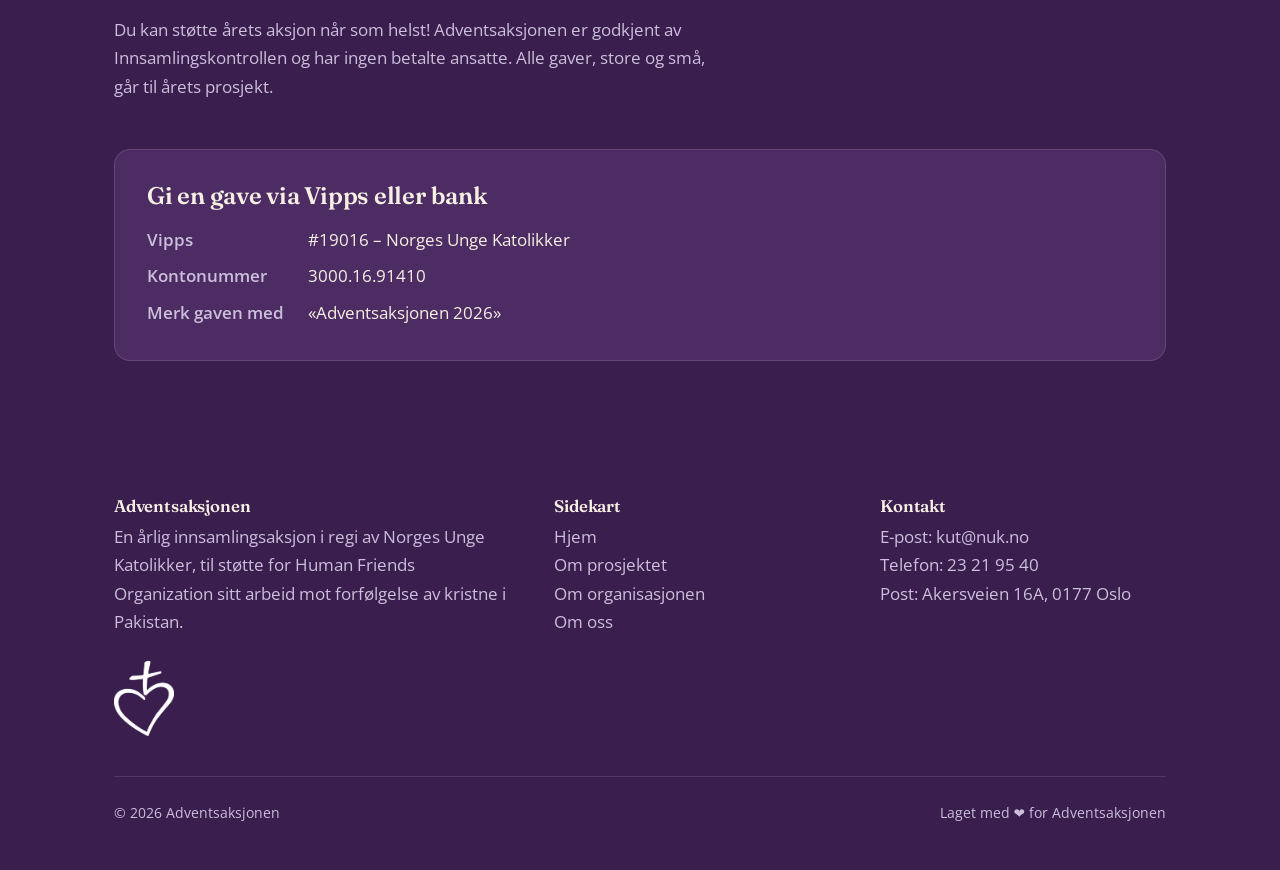
==== commit eee96c4d: "Update index.html" ====
--- a/index.html
+++ b/index.html
@@ -232,27 +232,12 @@
             En årlig innsamlingsaksjon i regi av Norges Unge Katolikker,
             til støtte for Human Friends Organization sitt arbeid mot forfølgelse av kristne i Pakistan.
           </p>
-          <div class="footer-candles">
-            <svg viewBox="0 0 140 70" fill="none" xmlns="http://www.w3.org/2000/svg" aria-hidden="true" focusable="false">
-              <line x1="5" y1="64" x2="135" y2="64" stroke="#3A4D6B" stroke-width="1.5" />
-              <g>
-                <rect x="14" y="34" width="14" height="30" rx="3" fill="#2A3C5A" />
-                <g transform="translate(21,34)"><path class="flame flame--1" d="M0,0 C3.5,-6 4,-13 0,-19 C-4,-13 -3.5,-6 0,0 Z" fill="#E3A857" /></g>
-              </g>
-              <g>
-                <rect x="44" y="26" width="14" height="38" rx="3" fill="#2A3C5A" />
-                <g transform="translate(51,26)"><path class="flame flame--2" d="M0,0 C3.5,-6 4,-13 0,-19 C-4,-13 -3.5,-6 0,0 Z" fill="#D2643B" /></g>
-              </g>
-              <g>
-                <rect x="74" y="22" width="14" height="42" rx="3" fill="#2A3C5A" />
-                <g transform="translate(81,22)"><path class="flame flame--3" d="M0,0 C3.5,-6 4,-13 0,-19 C-4,-13 -3.5,-6 0,0 Z" fill="#E3A857" /></g>
-              </g>
-              <g>
-                <rect x="104" y="30" width="14" height="34" rx="3" fill="#2A3C5A" />
-                <g transform="translate(111,30)"><path class="flame flame--4" d="M0,0 C3.5,-6 4,-13 0,-19 C-4,-13 -3.5,-6 0,0 Z" fill="#D2643B" /></g>
-              </g>
-            </svg>
-          </div>
+         <div class="footer-logo">
+          <img
+          src="images/NUKhvitt.png"
+          alt="Adventsaksjonen"
+          >
+        </div>
         </div>
 
         <div>
--- a/styles.css
+++ b/styles.css
@@ -308,10 +308,11 @@
 }
 
 .logo img {
-  height: 36px;
-  width: auto;
-  display: block;
-  border-radius: 0;
+  width: 300px !important;
+  height: auto !important;
+  max-width: none !important;
+  display: block !important;
+  object-fit: contain;
 }
 
 .nav {
@@ -619,6 +620,18 @@
   border-bottom: 1px solid var(--line);
 }
 
+.footer-logo {
+  margin-top: 1.5rem;
+  max-width: 60px;
+}
+
+.footer-logo img {
+  display: block;
+  width: 100%;
+  height: auto;
+  object-fit: contain;
+}
+
 @media (max-width: 760px) {
   .footer-grid {
     grid-template-columns: 1fr;
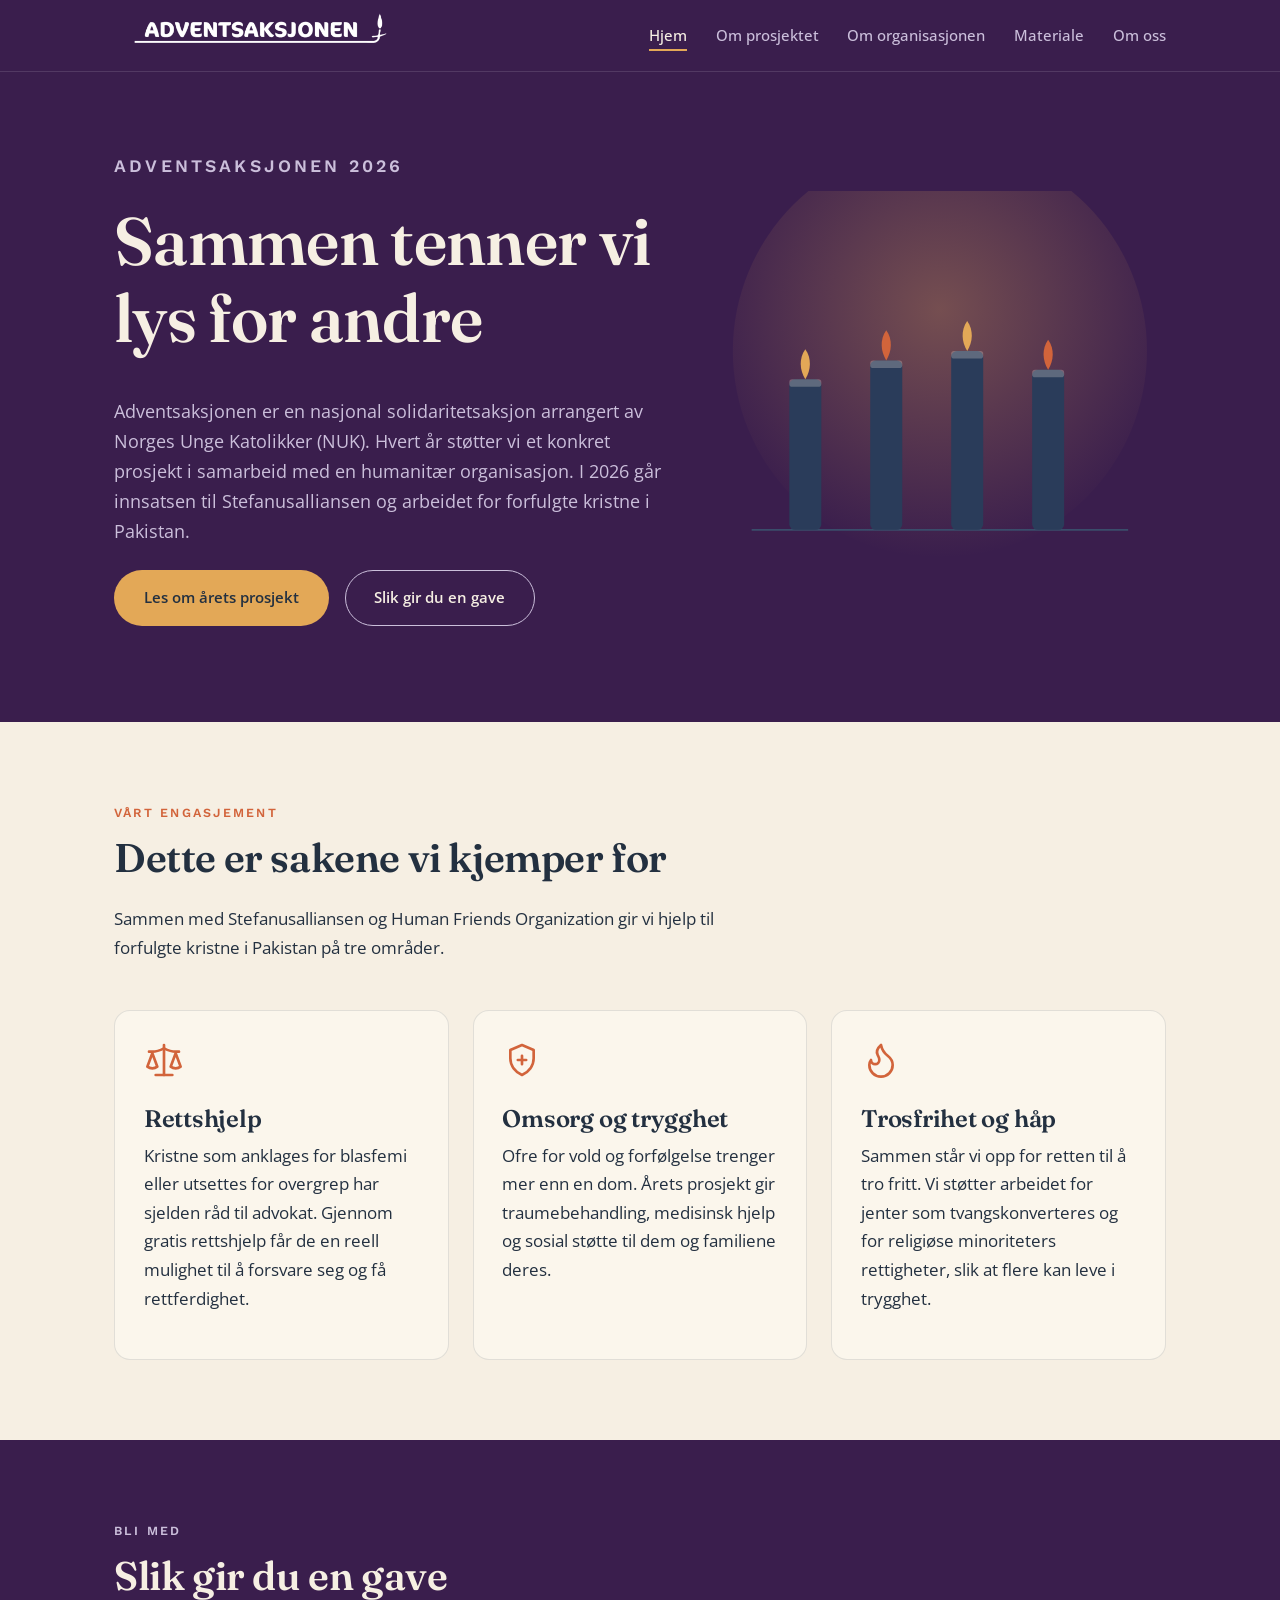
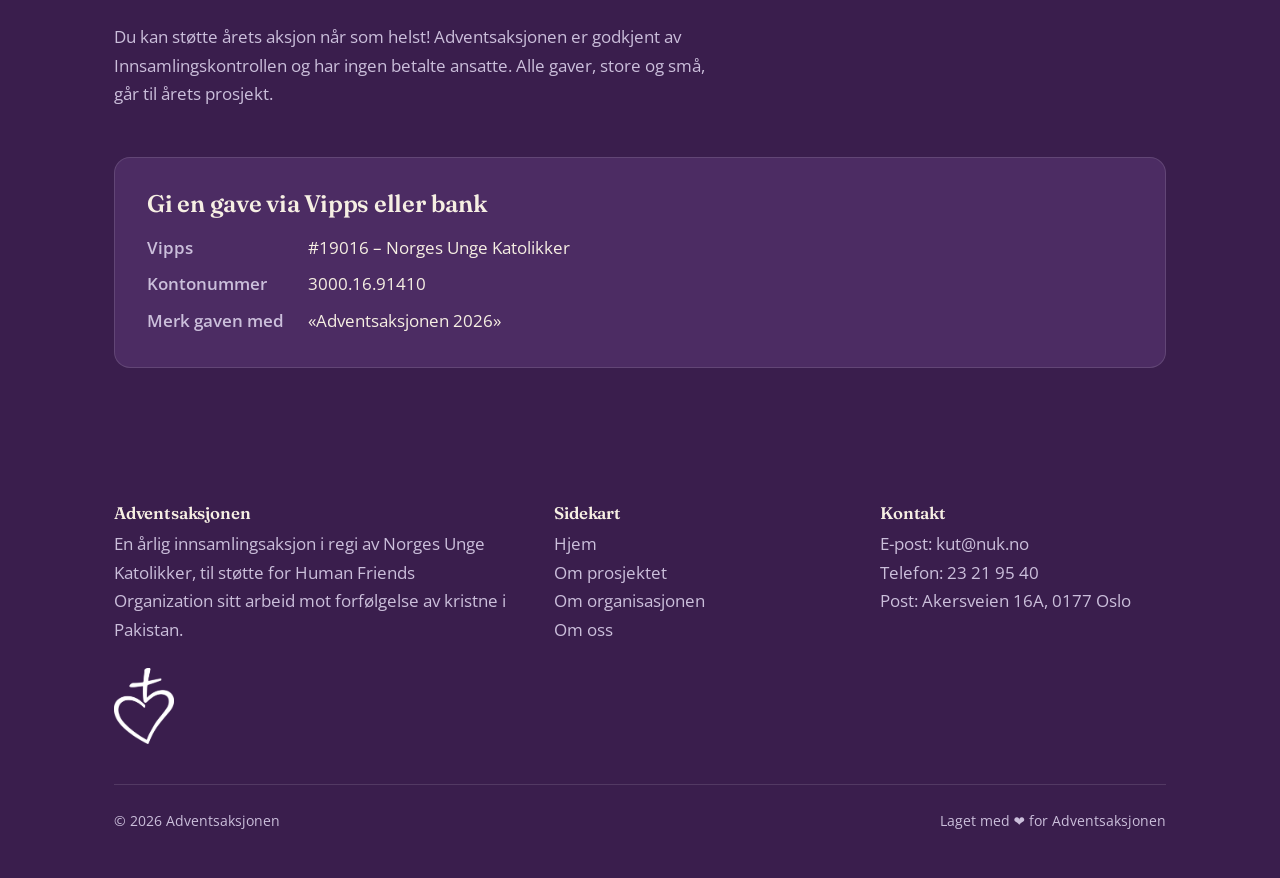
==== commit 24a93ad4: "Replace SVG logo with image logo" ====
--- a/index.html
+++ b/index.html
@@ -34,11 +34,12 @@
   <header class="site-header">
     <div class="container">
       <a href="index.html" class="logo">
-        <svg viewBox="0 0 28 28" fill="none" xmlns="http://www.w3.org/2000/svg" aria-hidden="true" focusable="false">
-          <rect x="11" y="12" width="6" height="13" rx="2" fill="#9FB3CC" opacity="0.35" />
-          <g transform="translate(14,12)"><path class="flame flame--1" d="M0,0 C4,-7 5,-15 0,-22 C-5,-15 -4,-7 0,0 Z" fill="#E3A857" /></g>
-        </svg>
-        Adventsaksjonen <span>2026</span>
+      <img
+        src="images/AAlogo_kort.png"
+        alt=""
+        class="logo-icon"
+        aria-hidden="true"
+      >
       </a>
 
       <nav class="nav">
--- a/styles.css
+++ b/styles.css
@@ -291,15 +291,17 @@
   padding-bottom: 1rem;
 }
 
-.logo {
-  display: flex;
-  align-items: center;
-  gap: 0.6rem;
-  color: var(--cream);
-  text-decoration: none;
-  font-family: var(--font-display);
-  font-weight: 600;
-  font-size: 1.15rem;
+.site-header .container {
+  padding-top: 0.5rem;
+  padding-bottom: 0.5rem;
+}
+
+.logo img {
+  width: 180px !important;
+  height: auto !important;
+  max-height: 55px;
+  object-fit: contain;
+  display: block;
 }
 
 .logo svg {
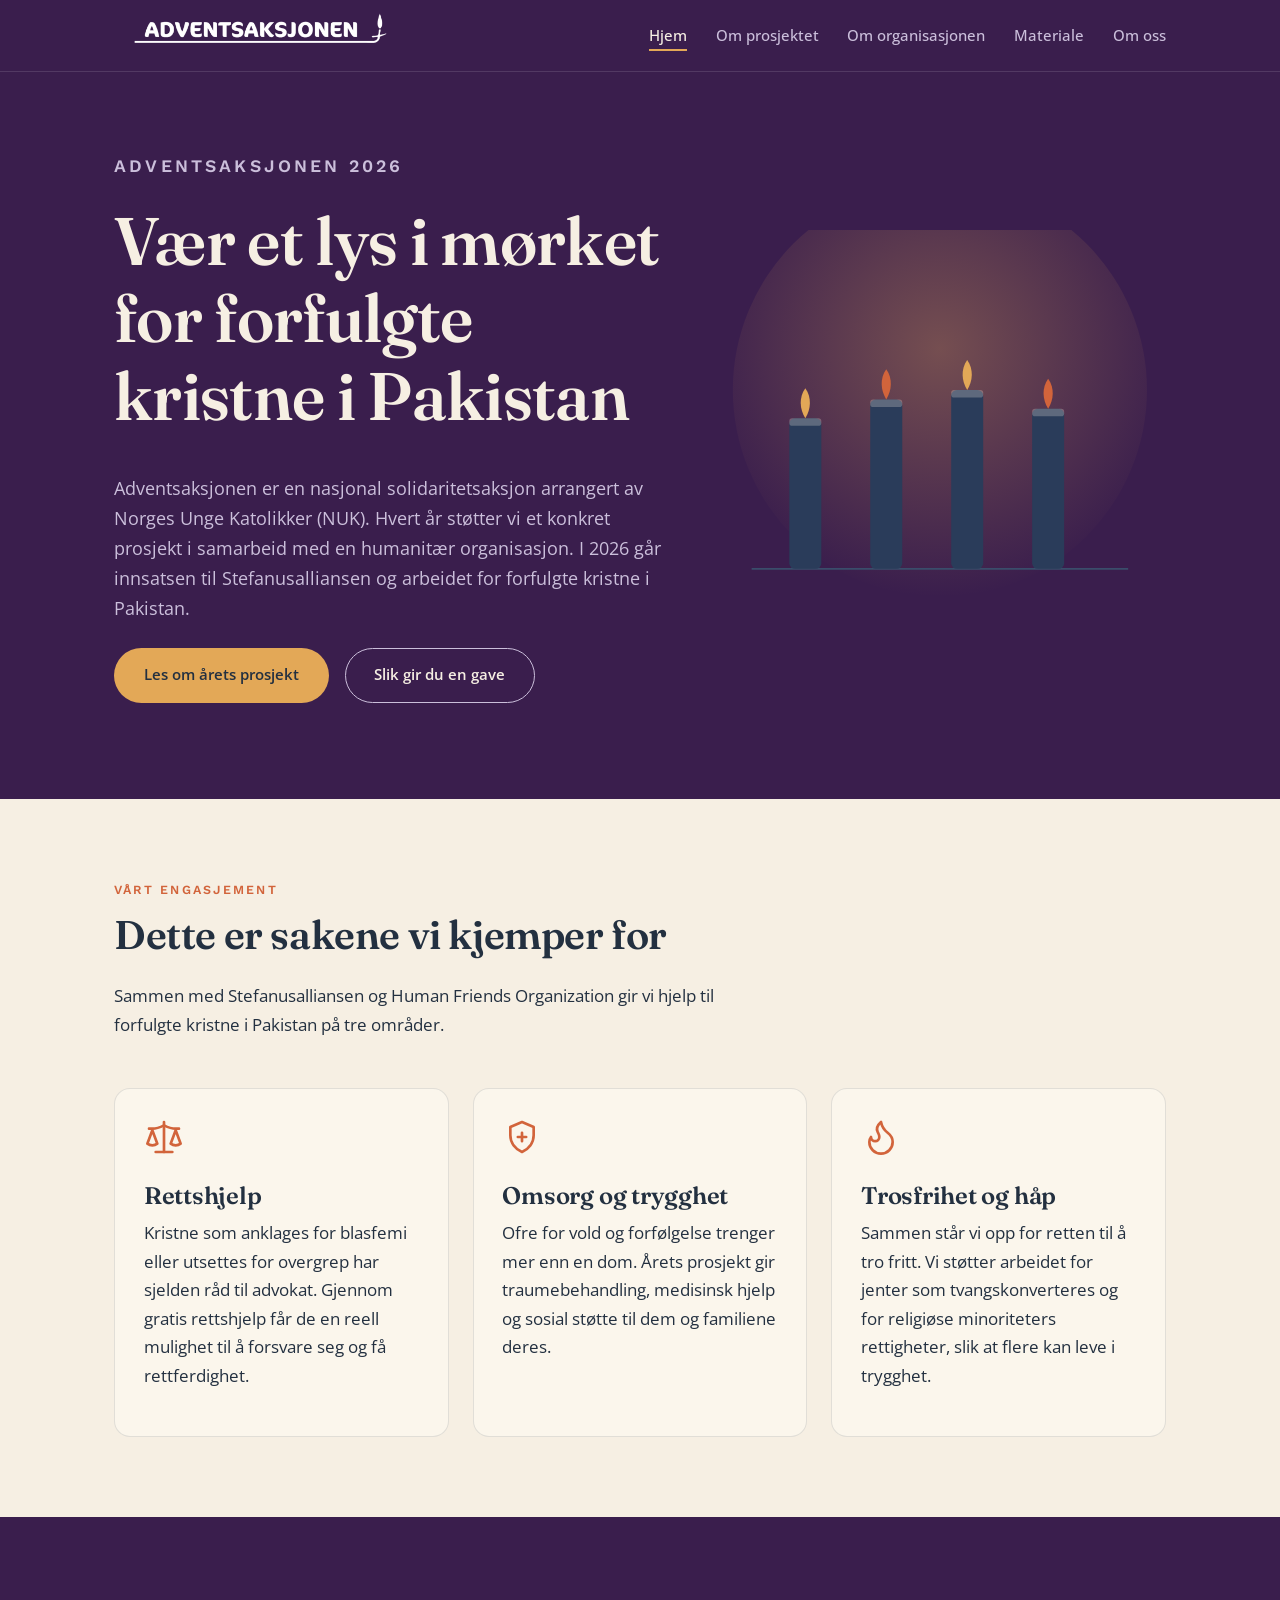
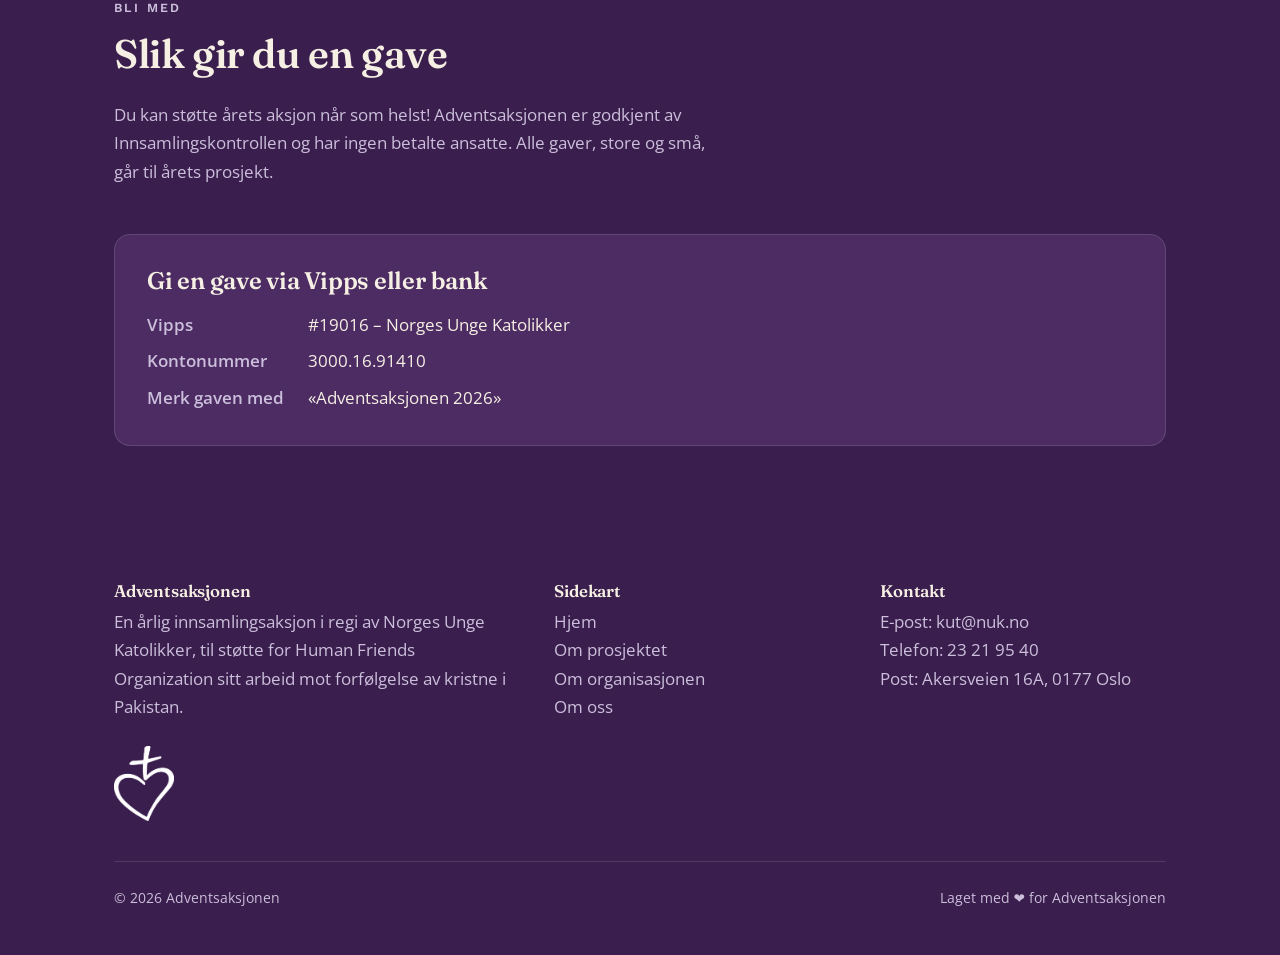
==== commit 14a0f48d: "Update index.html" ====
--- a/index.html
+++ b/index.html
@@ -3,7 +3,7 @@
 <head>
   <meta charset="UTF-8" />
   <meta name="viewport" content="width=device-width, initial-scale=1.0" />
-  <title>Adventsaksjonen [Navn på menighet/gruppe] – Hjem</title>
+  <title>Adventsaksjonen – Hjem</title>
   <meta name="description" content="Bli med på årets Adventsaksjon. Her finner du informasjon om prosjektet, organisasjonen bak og oss som gjennomfører aksjonen." />
 
 
@@ -70,7 +70,7 @@
     <div class="container">
       <div>
         <p class="eyebrow">Adventsaksjonen 2026</p>
-        <h1>Sammen tenner vi lys for andre</h1>
+        <h1>Vær et lys i mørket for forfulgte kristne i Pakistan</h1>
         <p>
           Adventsaksjonen er en nasjonal solidaritetsaksjon arrangert av Norges Unge
           Katolikker (NUK). Hvert år støtter vi et konkret prosjekt i samarbeid med
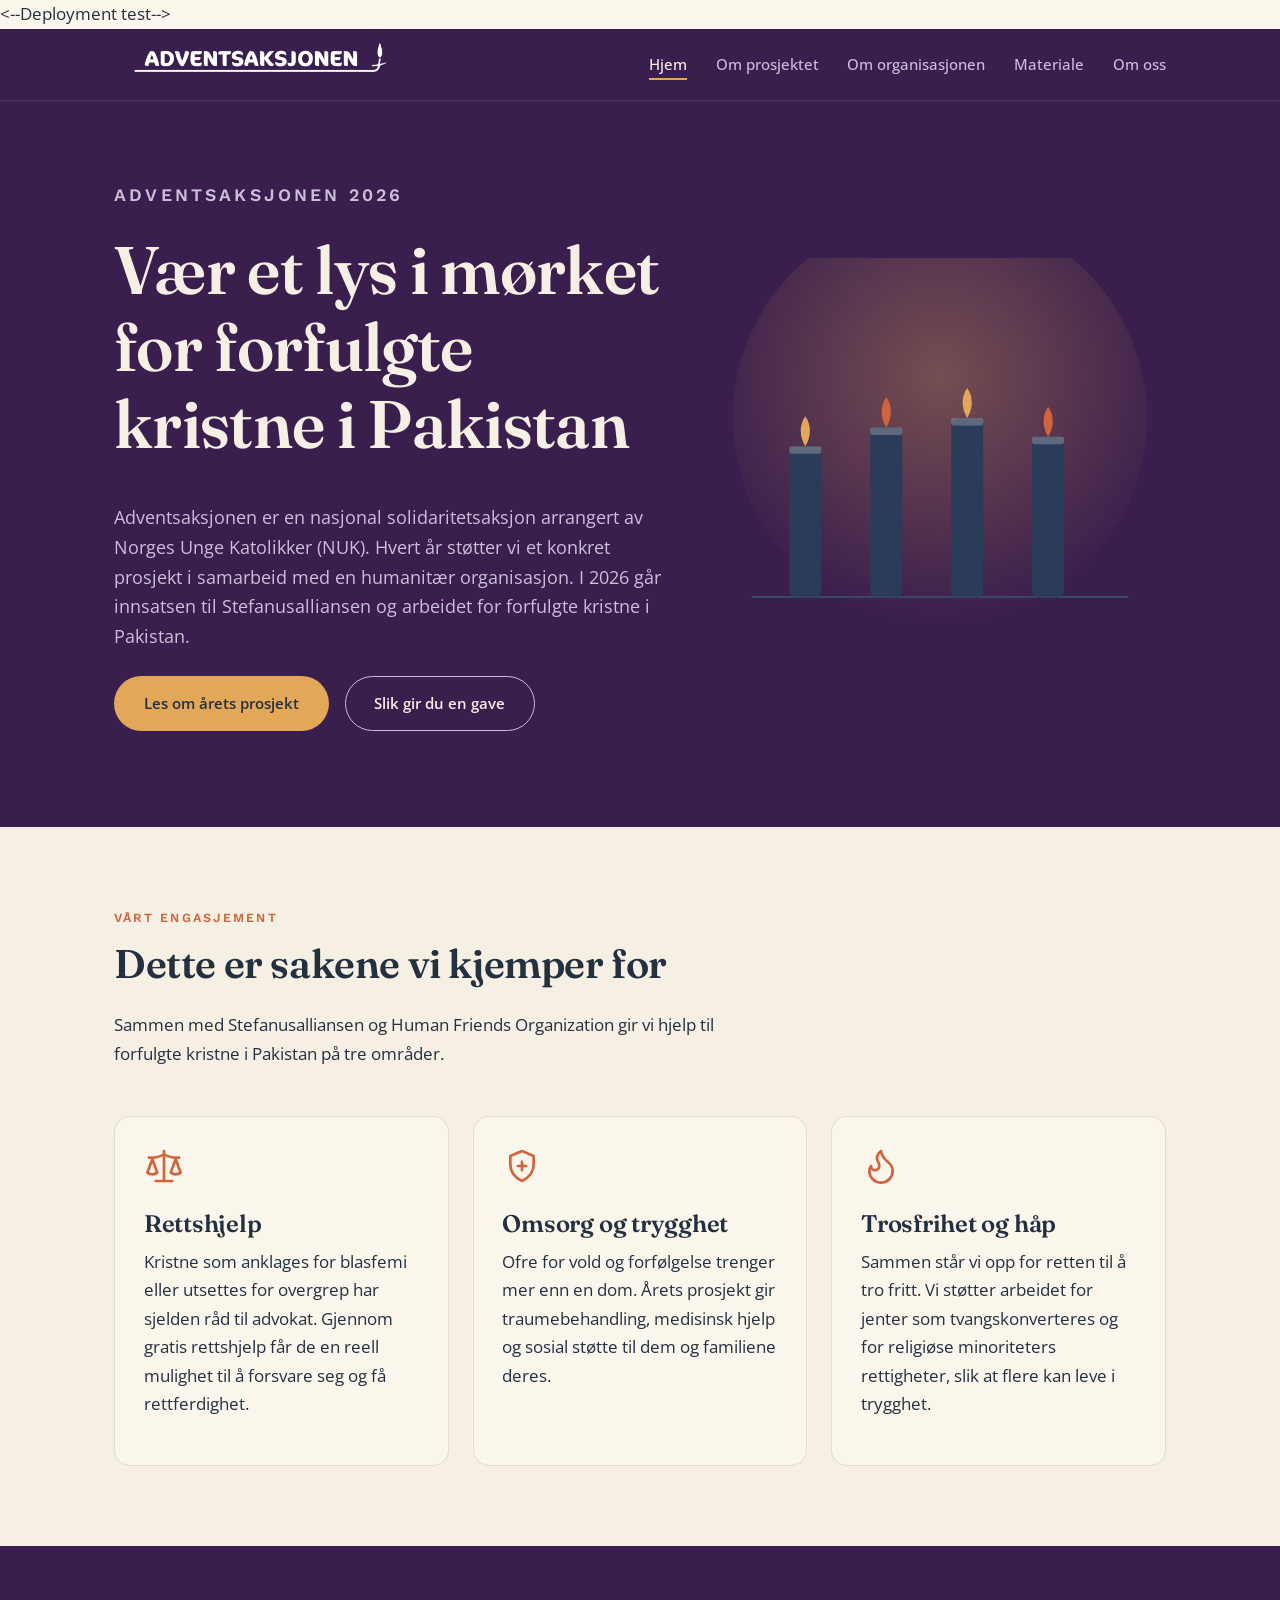
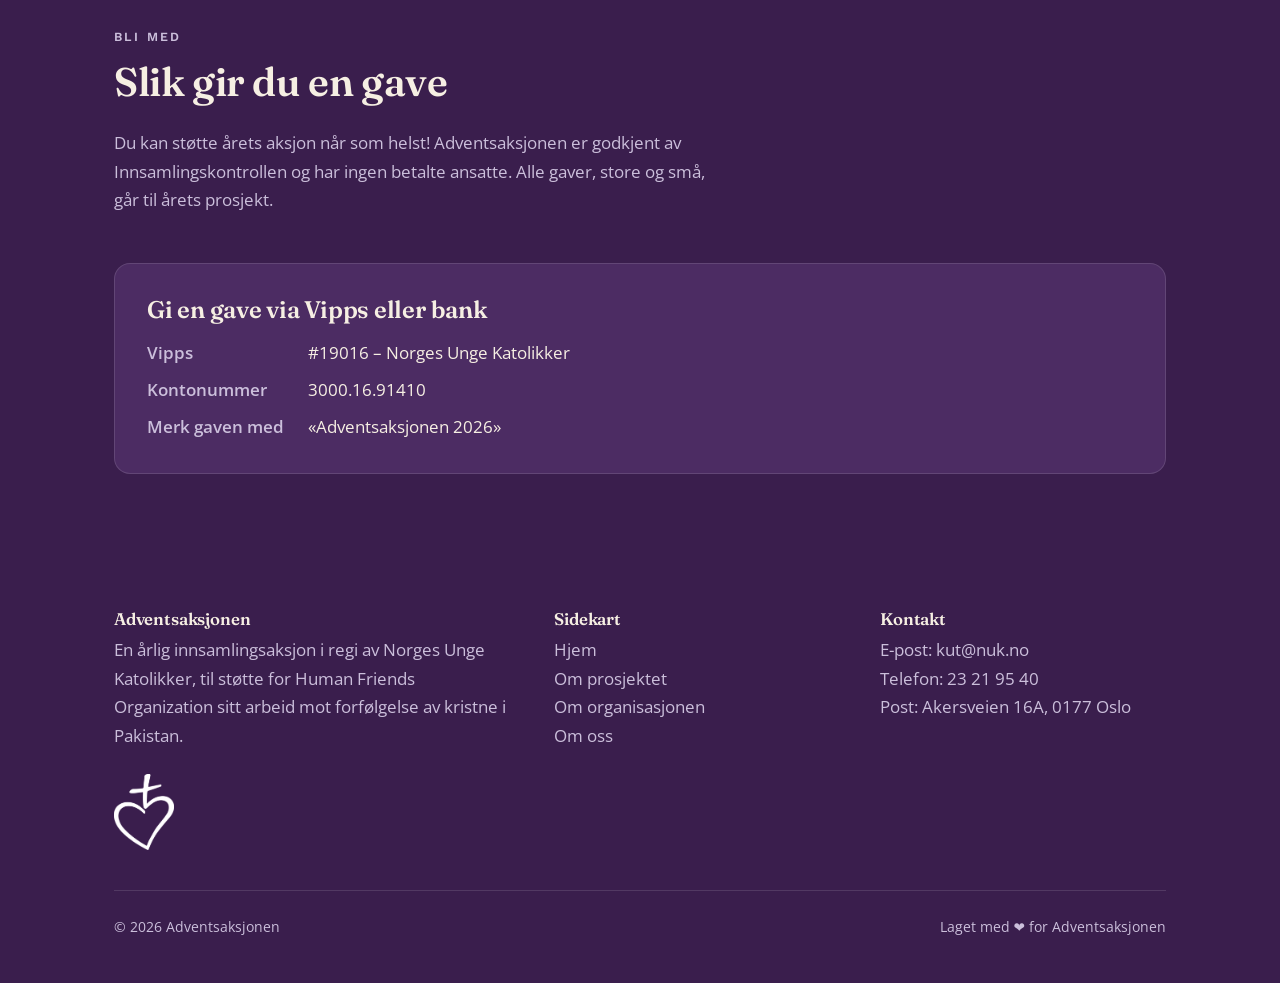
==== commit 3b347210: "Remove deployment test comment Removed deployment test comment from index.html" ====
--- a/index.html
+++ b/index.html
@@ -14,7 +14,7 @@
   <link rel="apple-touch-icon" sizes="180x180" href="images/favicon/apple-touch-icon.png" />
   <link rel="manifest" href="images/favicon/site.webmanifest" />
 
-
+<--Deployment test-->
   <!-- Skrifttyper fra Google Fonts -->
   <link rel="preconnect" href="https://fonts.googleapis.com" />
   <link rel="preconnect" href="https://fonts.gstatic.com" crossorigin />
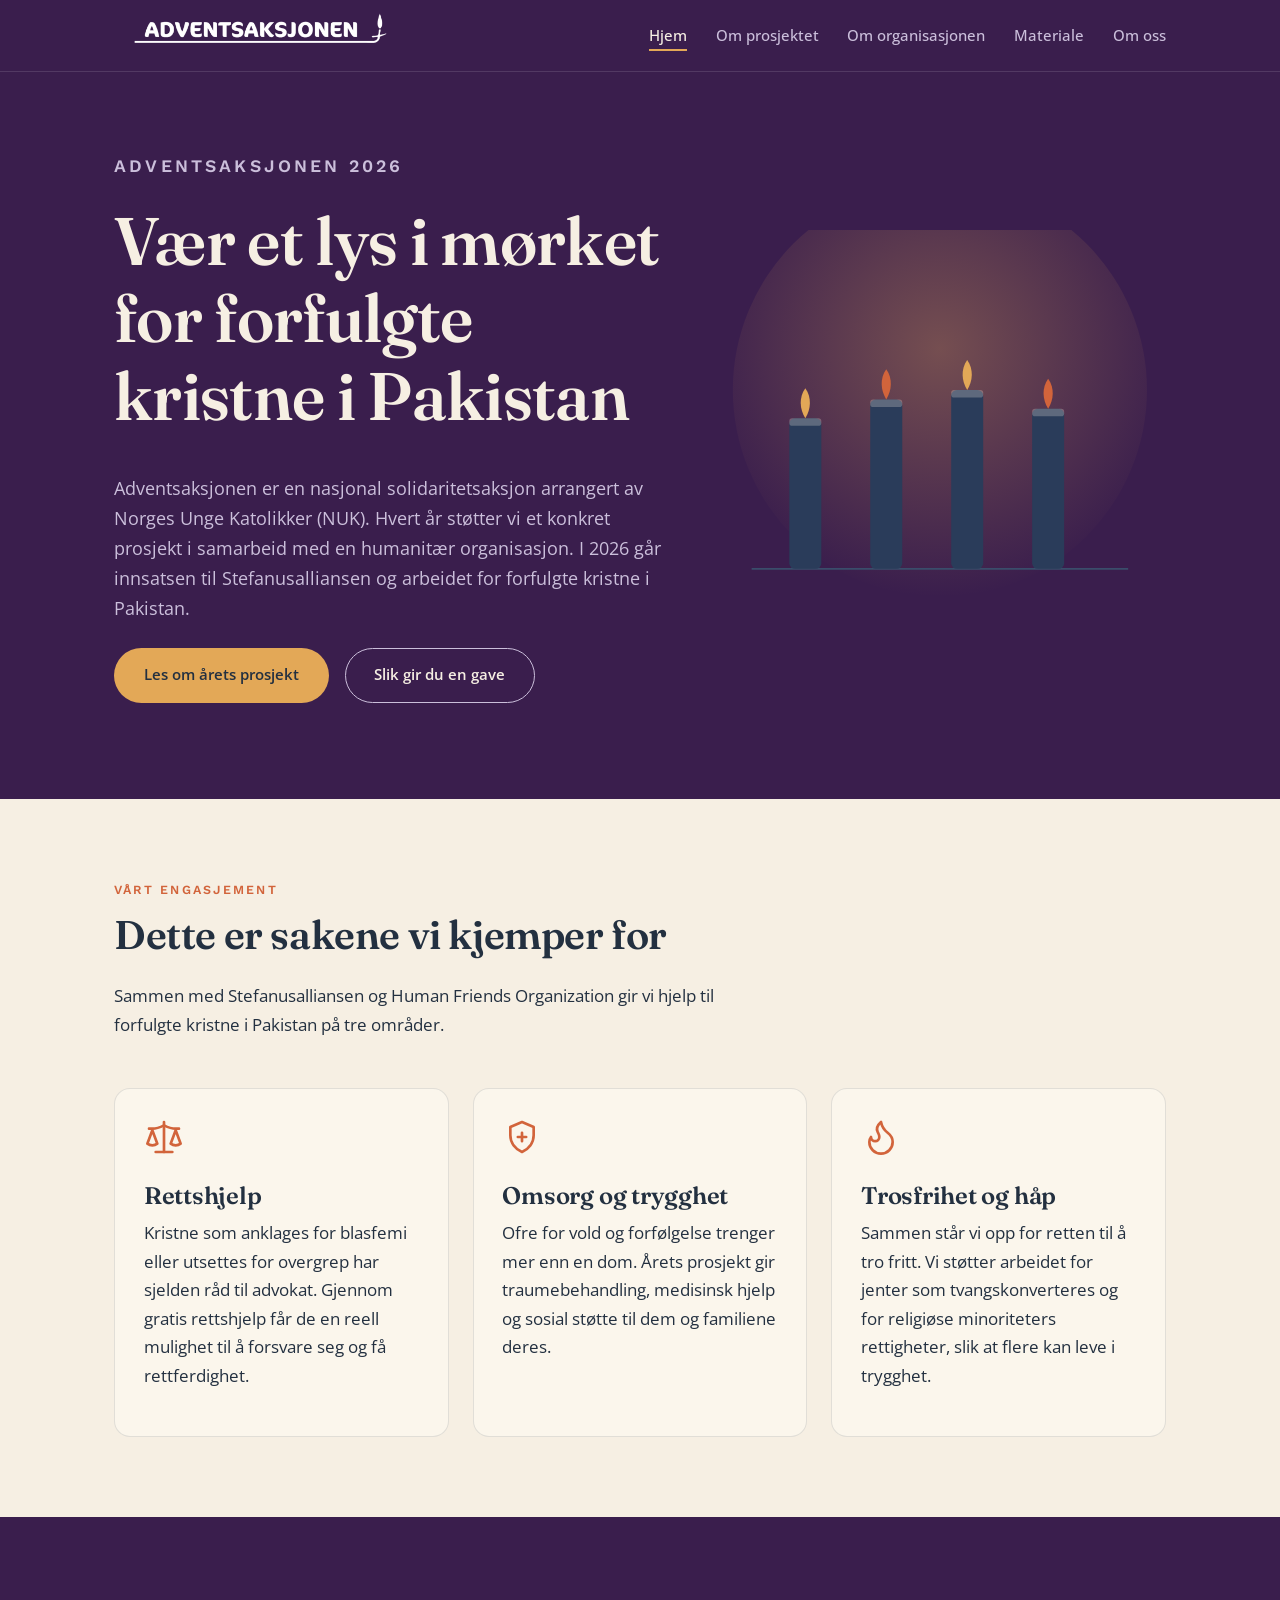
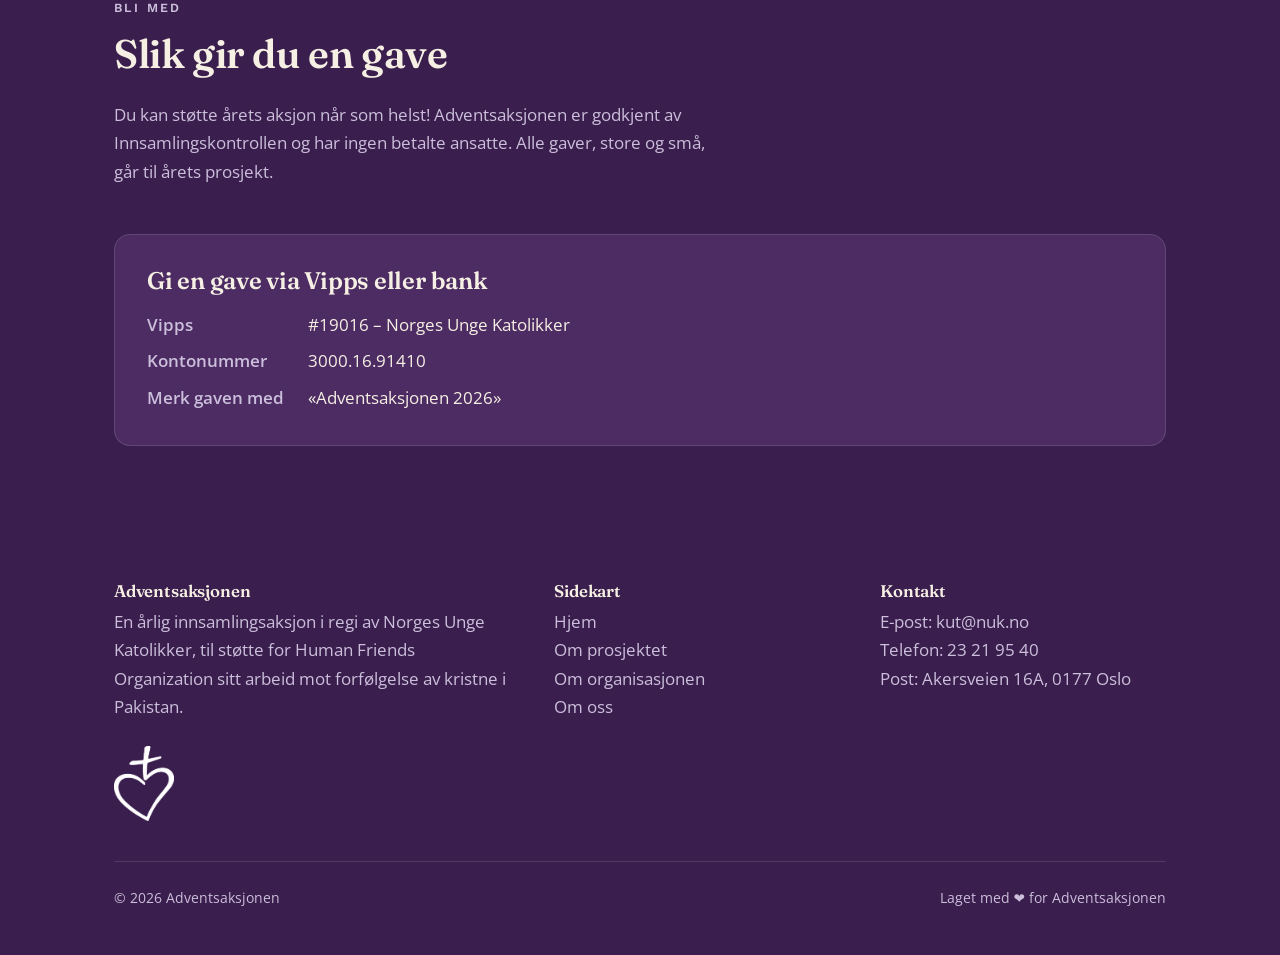
==== commit 517706ab: "Remove deployment test comment from index.html" ====
--- a/index.html
+++ b/index.html
@@ -14,7 +14,6 @@
   <link rel="apple-touch-icon" sizes="180x180" href="images/favicon/apple-touch-icon.png" />
   <link rel="manifest" href="images/favicon/site.webmanifest" />
 
-<--Deployment test-->
   <!-- Skrifttyper fra Google Fonts -->
   <link rel="preconnect" href="https://fonts.googleapis.com" />
   <link rel="preconnect" href="https://fonts.gstatic.com" crossorigin />
